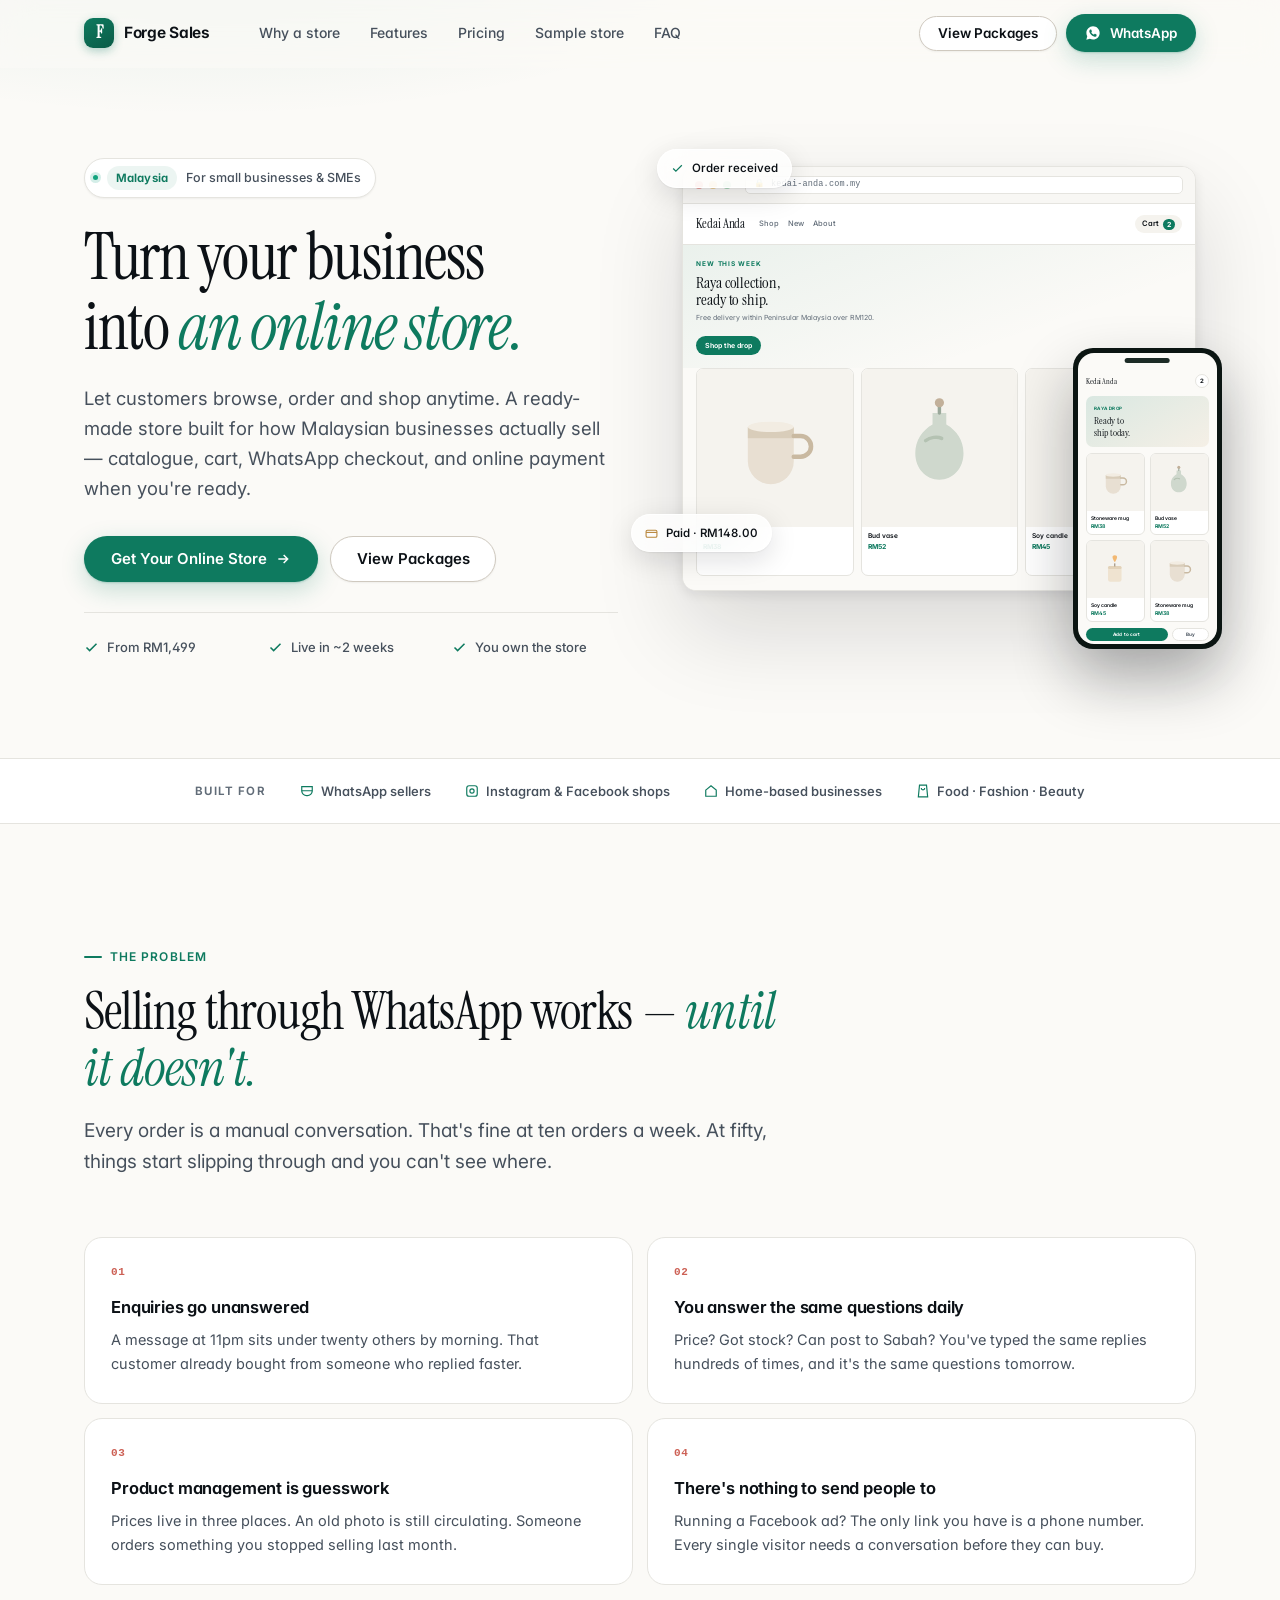
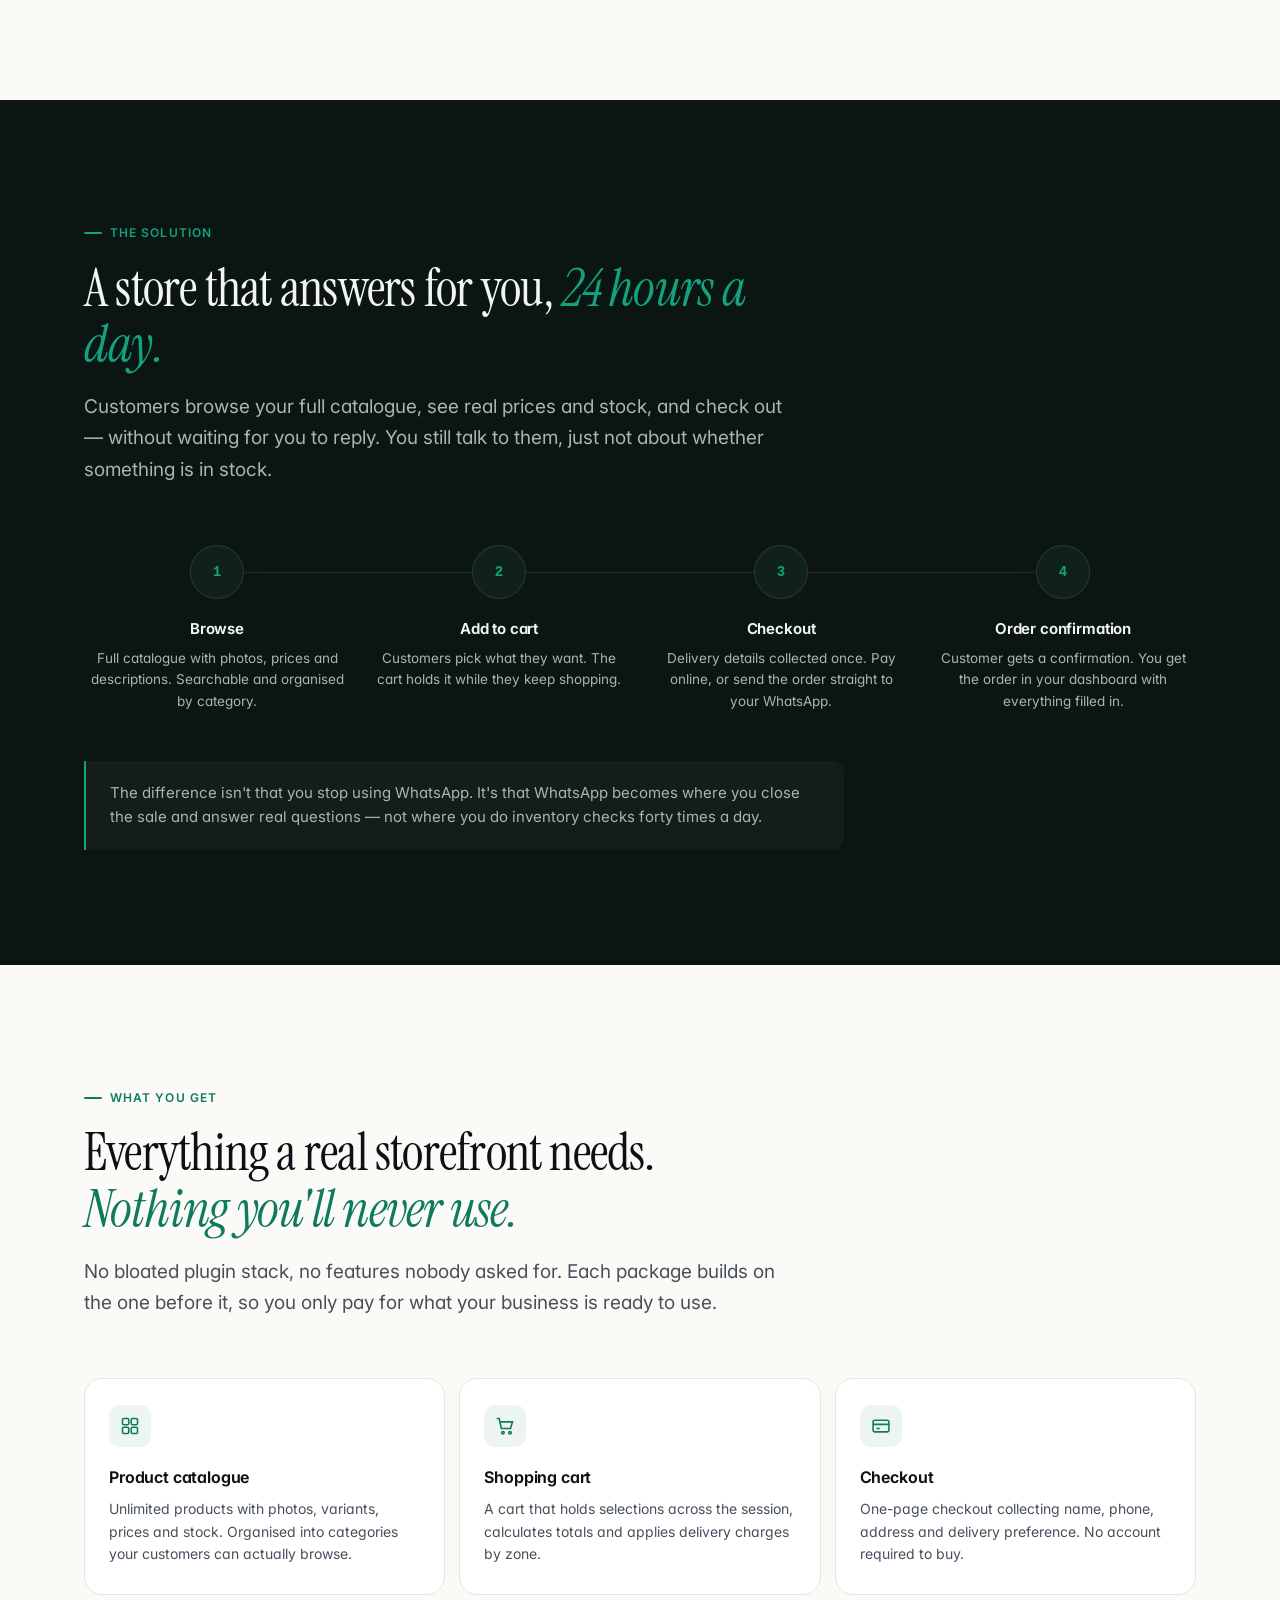
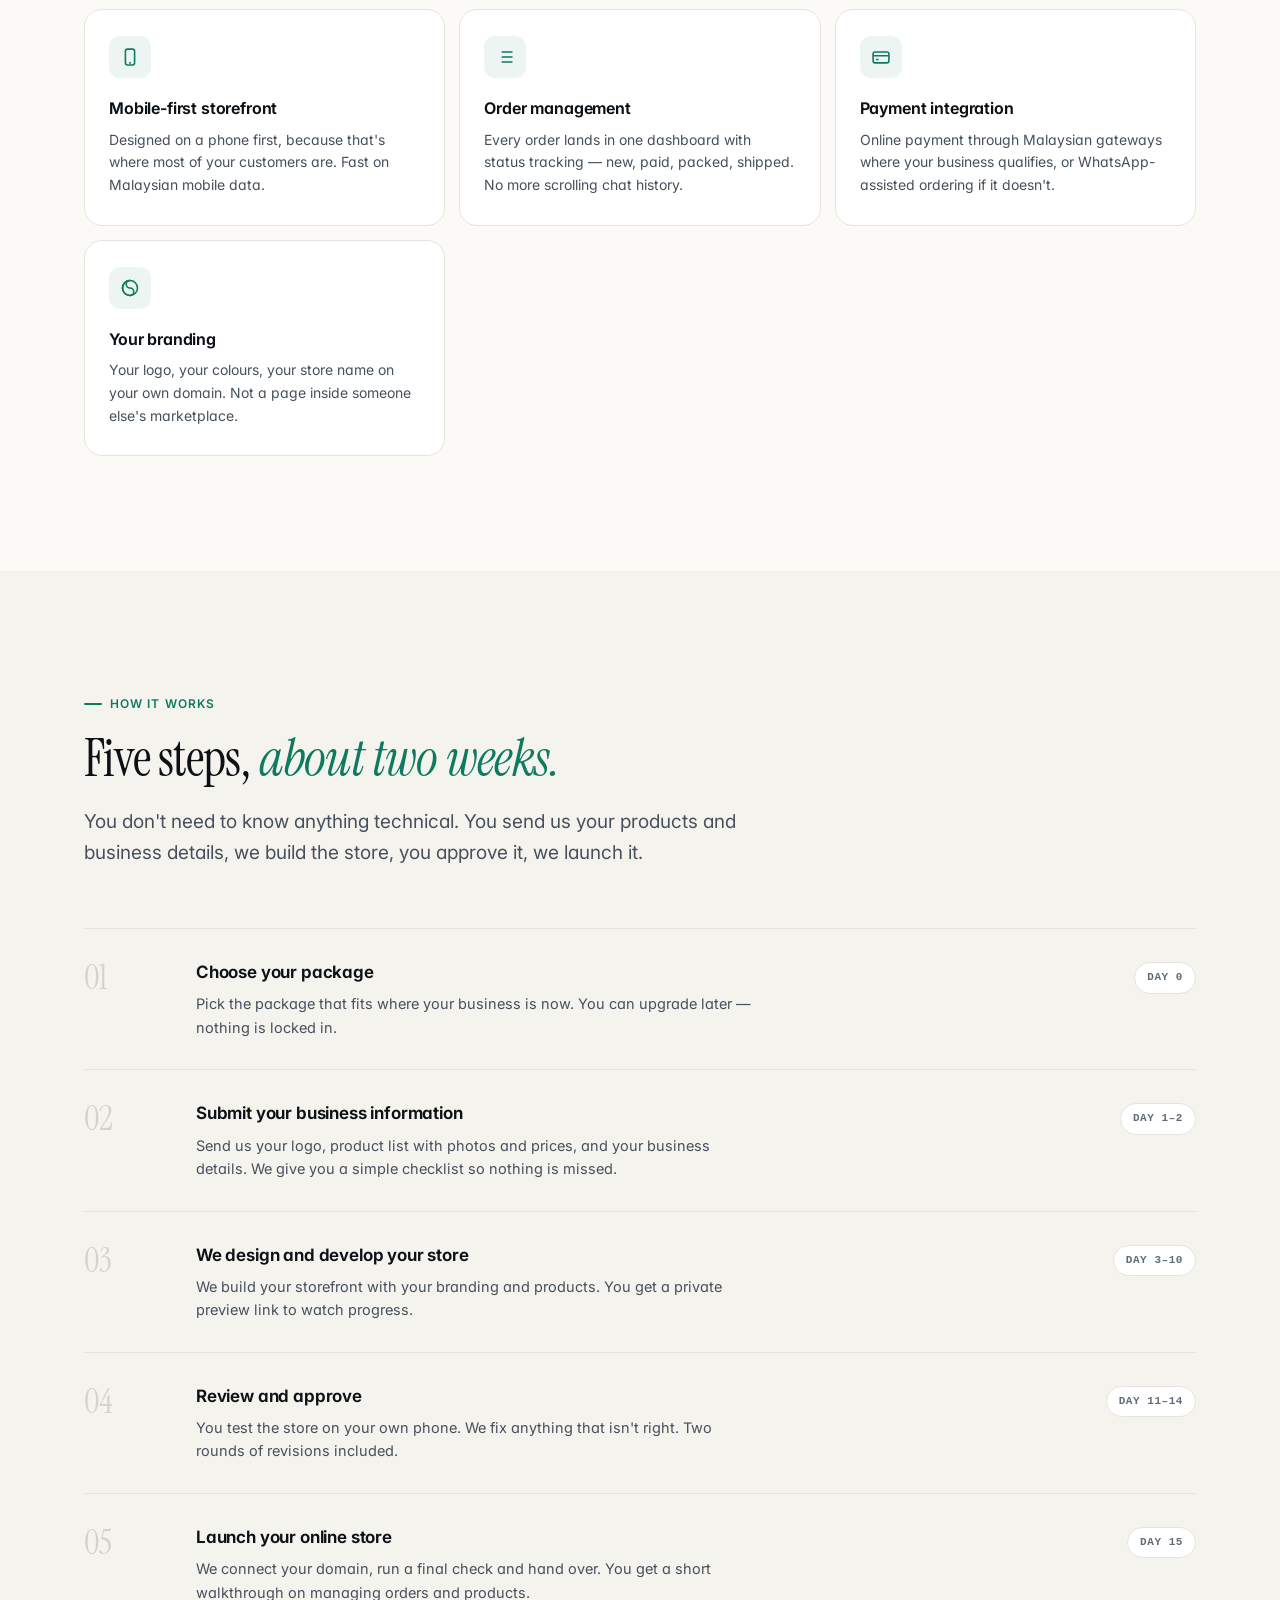
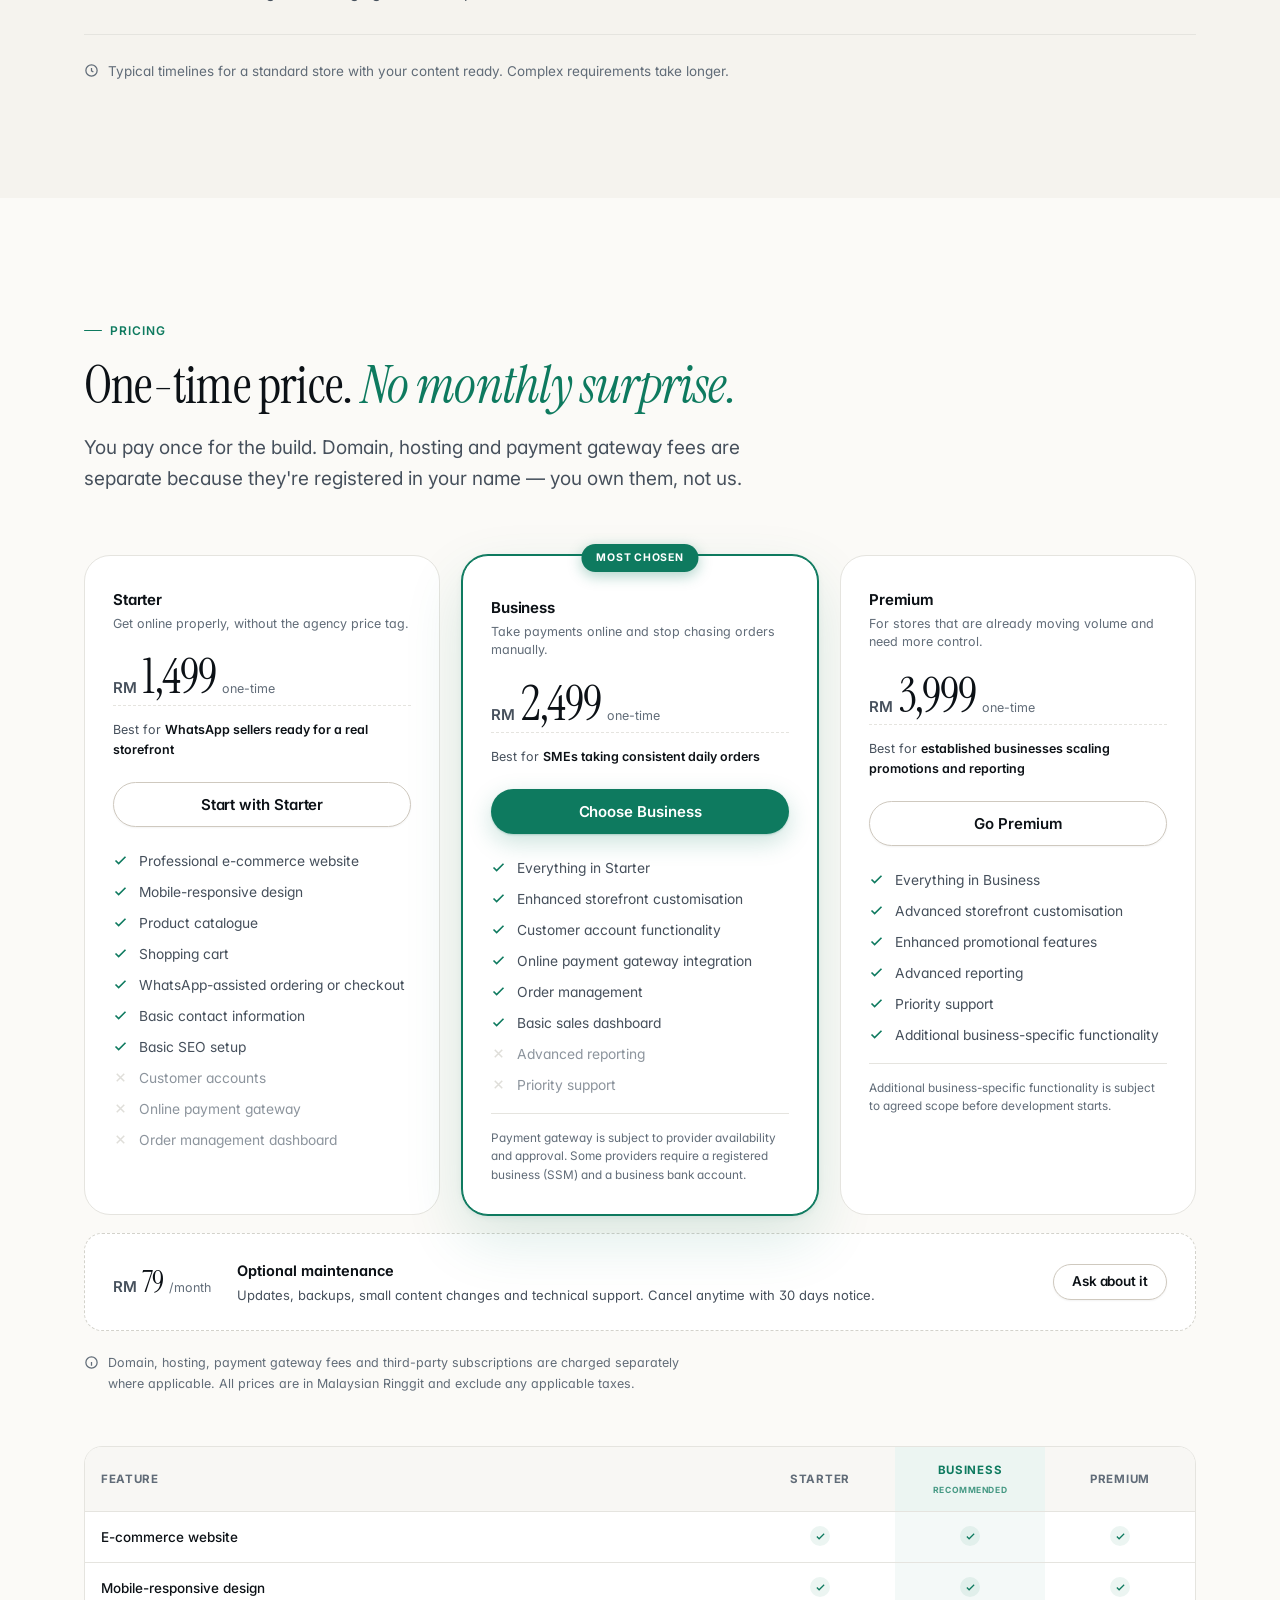
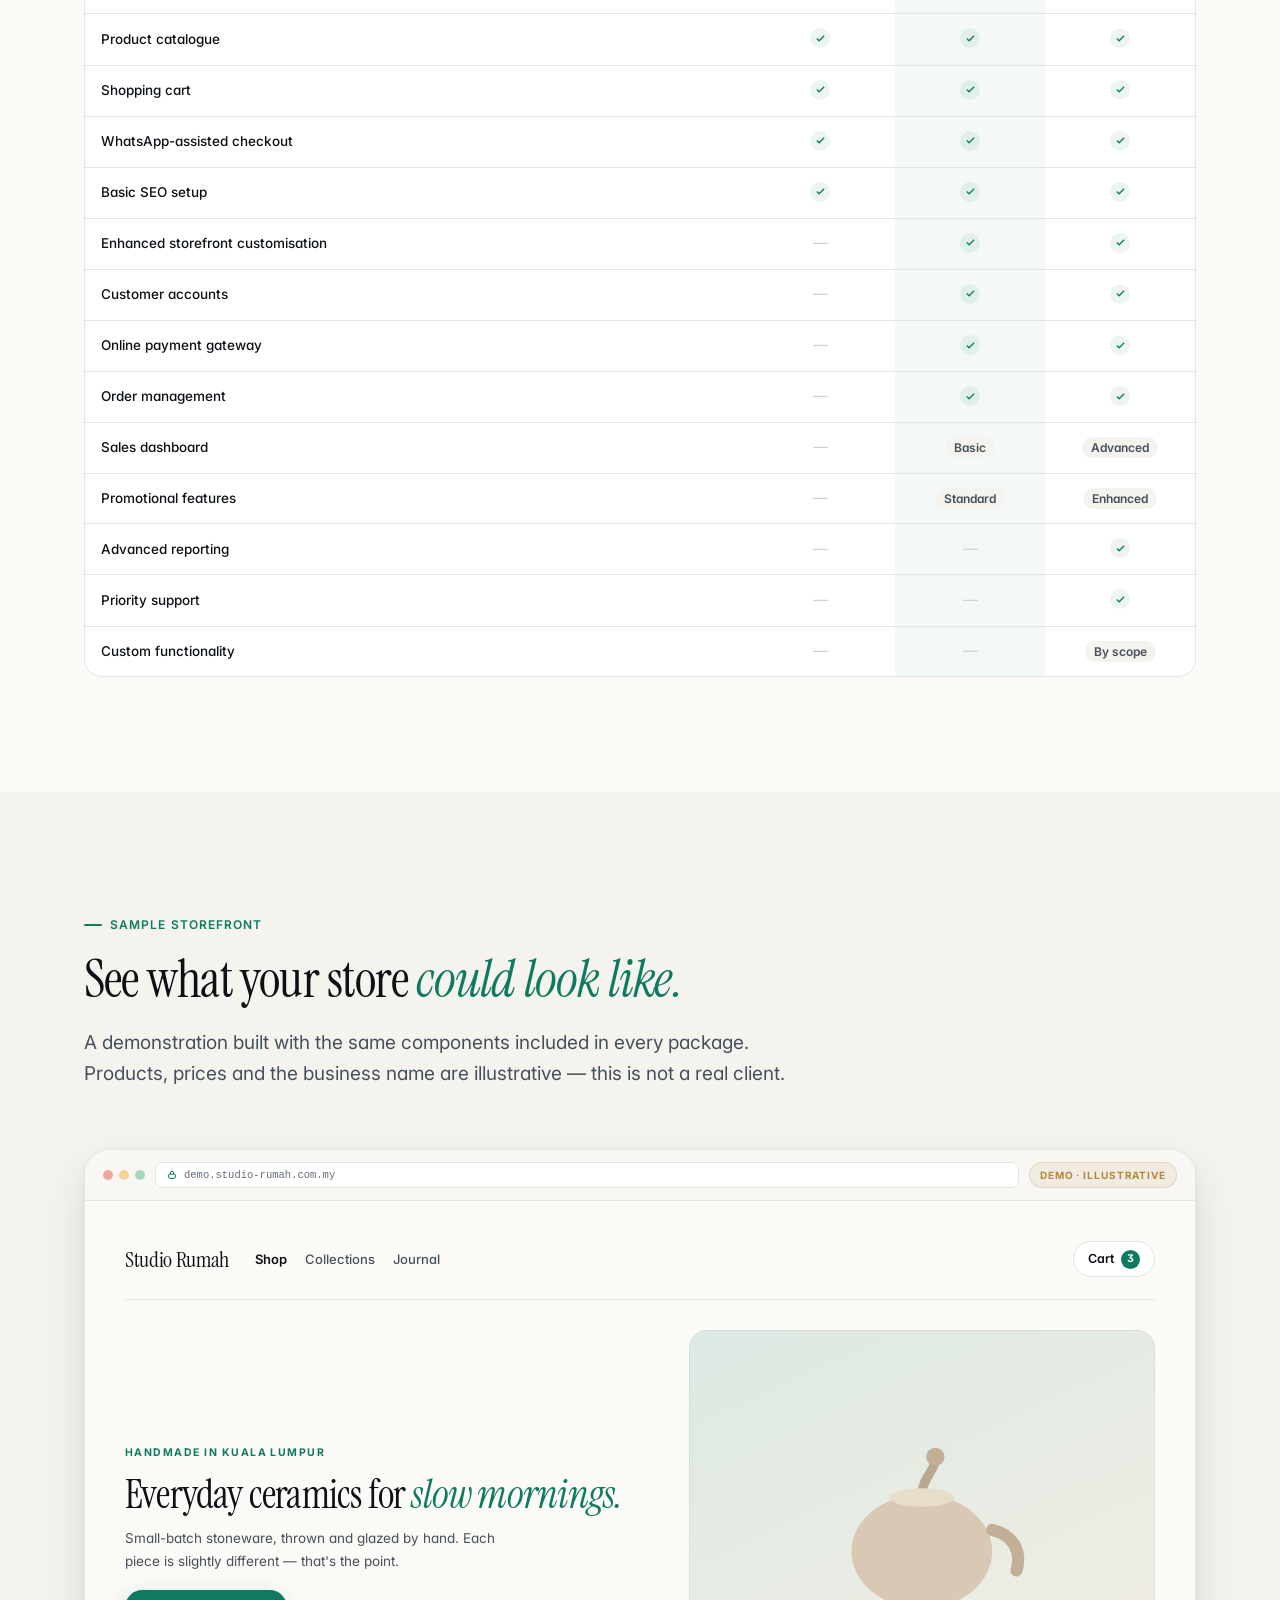
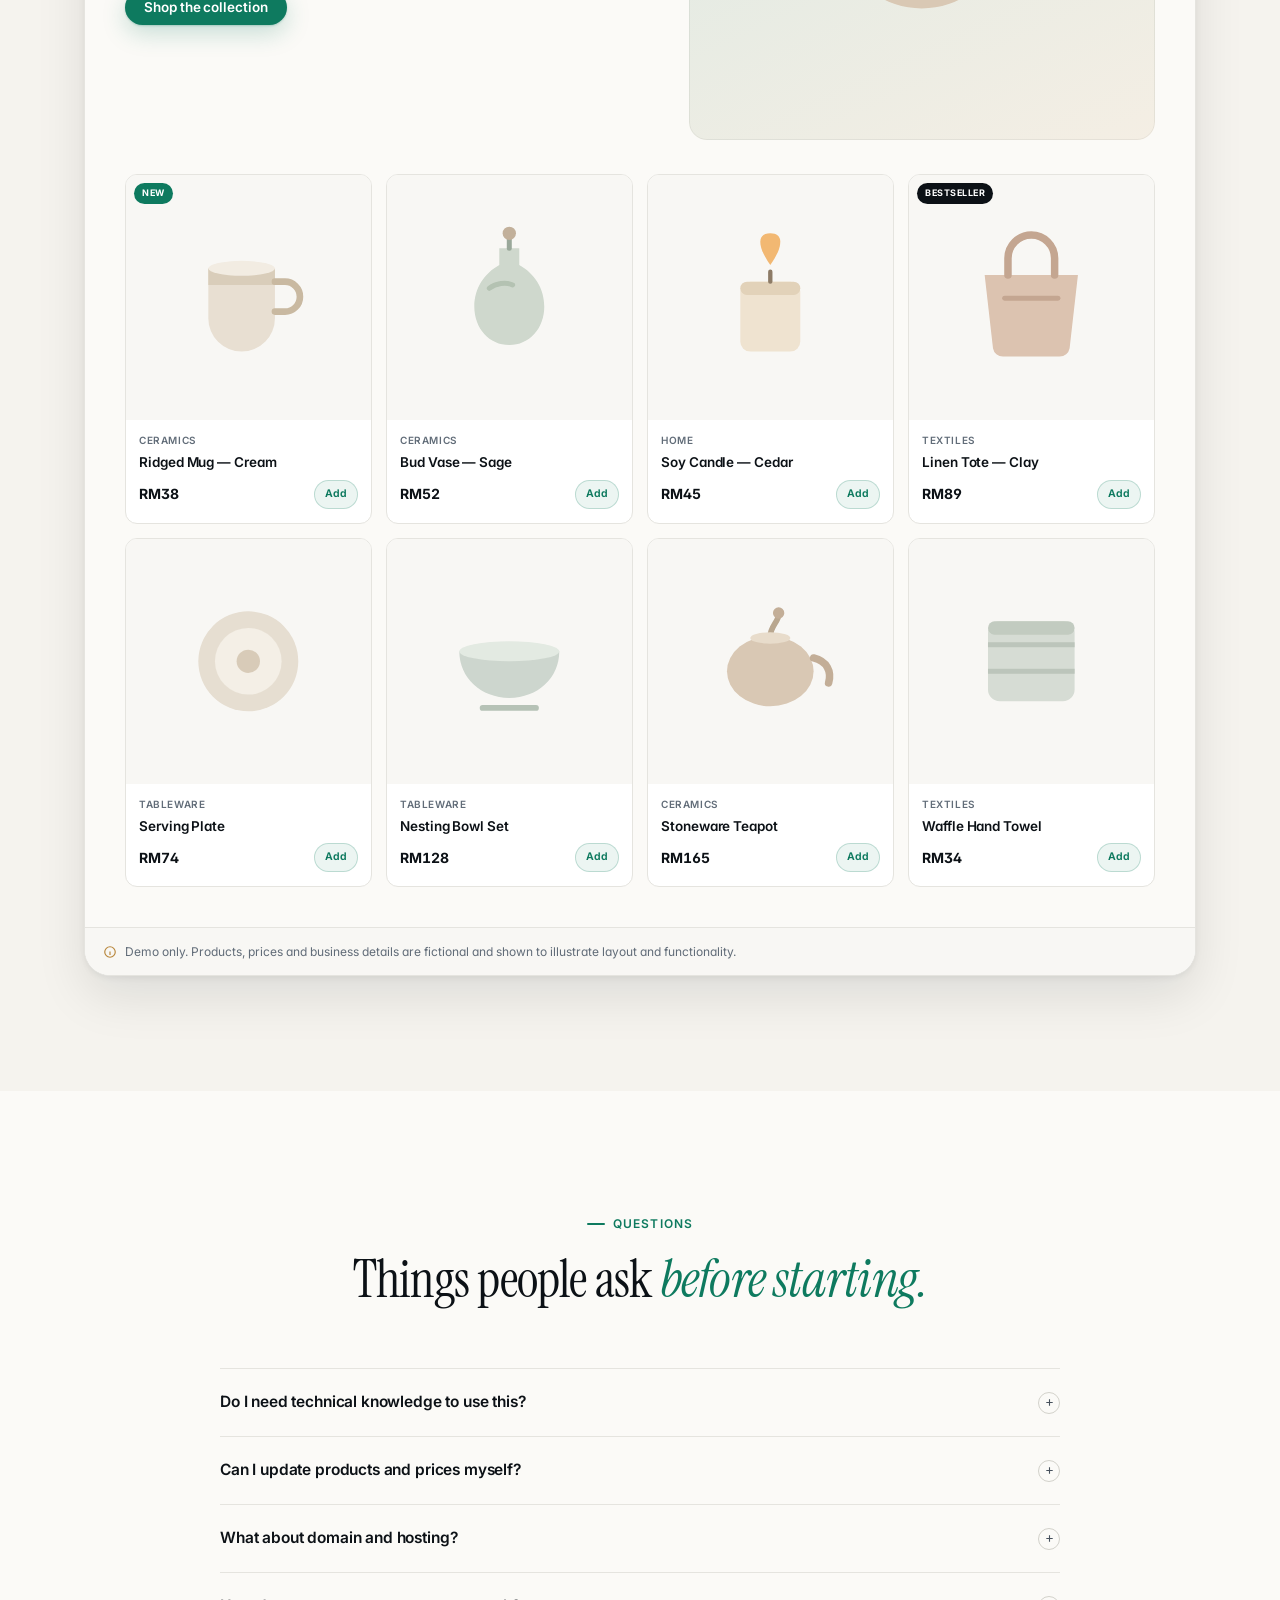
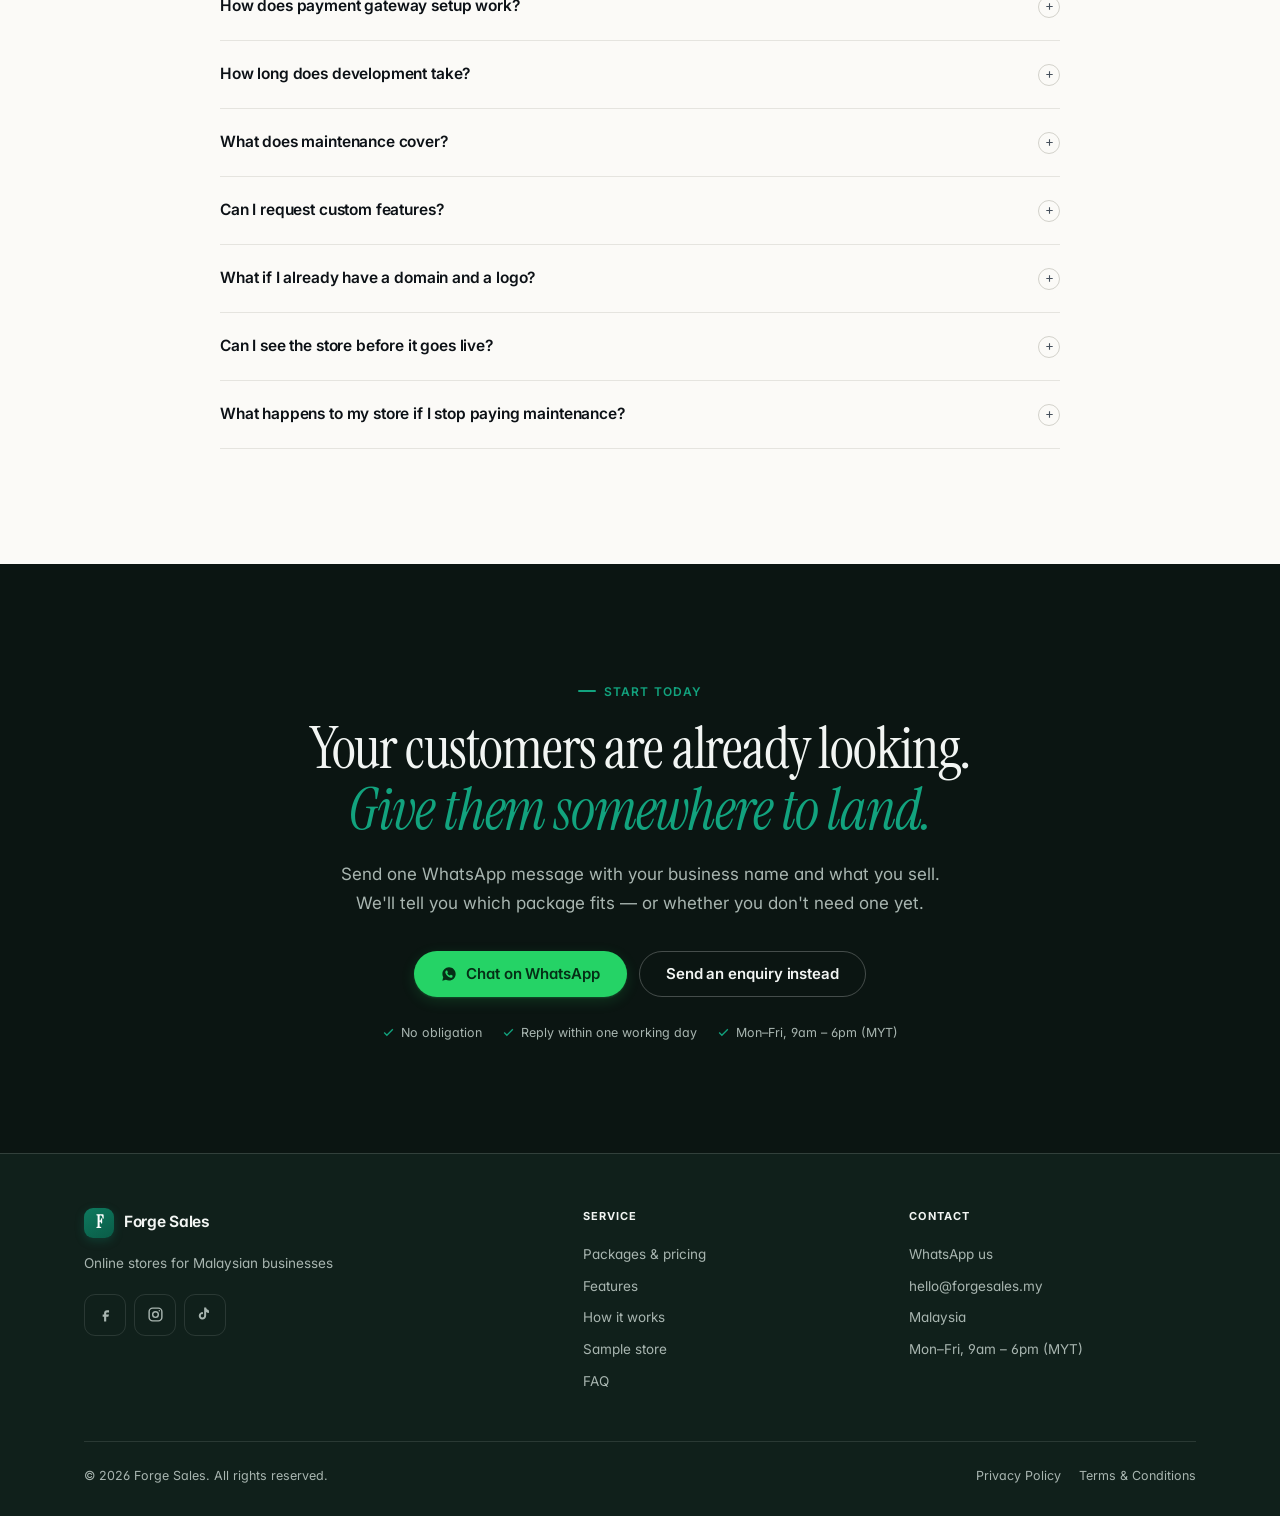
==== index.html @ 001e5d54 "Forge Sales: e-commerce service sales page" ====
<!DOCTYPE html>
<html lang="en-MY">
<head>
<meta charset="UTF-8">
<meta name="viewport" content="width=device-width, initial-scale=1.0">
<title>E-Commerce Website Development in Malaysia | From RM1,499</title>
<meta name="description" content="Ready-made, customisable online stores for Malaysian SMEs. Product catalogue, cart, WhatsApp checkout and payment gateway. From RM1,499. Launch in about two weeks.">
<meta name="keywords" content="ecommerce website malaysia, online store malaysia, website for small business, kedai online, buat website ecommerce">
<meta name="robots" content="index, follow">
<meta name="theme-color" content="#0e7a5f">
<link rel="canonical" href="https://forgesales.pages.dev/">

<!-- Open Graph -->
<meta property="og:type" content="website">
<meta property="og:locale" content="en_MY">
<meta property="og:site_name" content="Forge Sales">
<meta property="og:title" content="E-Commerce Website Development in Malaysia | From RM1,499">
<meta property="og:description" content="Ready-made, customisable online stores for Malaysian SMEs. Product catalogue, cart, WhatsApp checkout and payment gateway. From RM1,499.">
<meta property="og:url" content="https://forgesales.pages.dev/">

<!-- Twitter -->
<meta name="twitter:card" content="summary_large_image">
<meta name="twitter:title" content="E-Commerce Website Development in Malaysia | From RM1,499">
<meta name="twitter:description" content="Ready-made, customisable online stores for Malaysian SMEs. From RM1,499.">

<link rel="icon" href="data:image/svg+xml,<svg xmlns='http://www.w3.org/2000/svg' viewBox='0 0 100 100'><rect width='100' height='100' rx='24' fill='%230e7a5f'/><text x='50' y='72' font-size='60' font-family='Georgia,serif' fill='white' text-anchor='middle'>F</text></svg>">

<link rel="preconnect" href="https://fonts.googleapis.com">
<link rel="preconnect" href="https://fonts.gstatic.com" crossorigin>
<link href="https://fonts.googleapis.com/css2?family=Inter:wght@400;500;600;700&family=Instrument+Serif:ital@0;1&display=swap" rel="stylesheet">
<link rel="stylesheet" href="assets/css/app.css">

<!-- Structured data -->
<script type="application/ld+json">
{
  "@context": "https://schema.org",
  "@type": "ProfessionalService",
  "name": "Forge Sales",
  "description": "E-commerce website development for Malaysian small businesses and SMEs. Ready-made, customisable online stores.",
  "areaServed": { "@type": "Country", "name": "Malaysia" },
  "priceRange": "RM1,499 - RM3,999",
  "serviceType": "E-commerce website development"
}
</script>
</head>
<body>

<a class="skip" href="#main">Skip to content</a>

<!-- ============ NAV ============ -->
<header class="nav" id="nav">
  <div class="wrap nav__inner">
    <a class="brand" href="#top" aria-label="Forge Sales home">
      <span class="brand__mark" aria-hidden="true">F</span>
      <span data-brand-name>Forge Sales</span>
    </a>

    <nav class="nav__links" aria-label="Main">
      <a class="nav__link" href="#problem">Why a store</a>
      <a class="nav__link" href="#features">Features</a>
      <a class="nav__link" href="#pricing">Pricing</a>
      <a class="nav__link" href="#demo">Sample store</a>
      <a class="nav__link" href="#faq">FAQ</a>
    </nav>

    <div class="nav__spacer"></div>

    <div class="nav__cta">
      <a class="btn btn--ghost btn--sm" href="#pricing">View Packages</a>
      <a class="btn btn--primary btn--sm" href="#" data-wa="general">
        <svg viewBox="0 0 24 24" fill="currentColor" aria-hidden="true"><path d="M12.04 2c-5.5 0-9.96 4.46-9.96 9.96 0 1.76.46 3.42 1.27 4.86L2 22l5.32-1.39a9.9 9.9 0 0 0 4.72 1.2c5.5 0 9.96-4.46 9.96-9.96S17.54 2 12.04 2zm5.8 14.1c-.24.68-1.4 1.3-1.93 1.35-.53.05-1.02.24-3.43-.72-2.9-1.16-4.72-4.16-4.86-4.35-.14-.2-1.15-1.53-1.15-2.92 0-1.39.73-2.07.99-2.35.26-.29.57-.36.76-.36.19 0 .38.01.55.01.17 0 .41-.07.64.49.24.58.8 1.97.87 2.11.07.14.12.31.02.5-.1.19-.5.7-.68.91-.18.2-.28.29-.13.53.15.24.67 1.1 1.44 1.79.99.88 1.82 1.15 2.06 1.28.24.14.38.12.52-.07.15-.19.63-.73.8-.98.17-.24.34-.2.57-.12.24.09 1.5.71 1.76.84.26.13.43.19.5.3.06.1.06.62-.18 1.3z"/></svg>
        WhatsApp
      </a>
    </div>

    <button class="nav__burger" id="burger" aria-label="Open menu" aria-expanded="false" aria-controls="drawer">
      <span></span>
    </button>
  </div>
</header>

<div class="nav__drawer" id="drawer">
  <a href="#problem">Why a store</a>
  <a href="#solution">How it works for your customers</a>
  <a href="#features">Features</a>
  <a href="#process">Process</a>
  <a href="#pricing">Pricing</a>
  <a href="#demo">Sample store</a>
  <a href="#faq">FAQ</a>
  <a class="btn btn--wa" href="#" data-wa="general">Chat on WhatsApp</a>
</div>
<div class="nav-scrim" id="navScrim"></div>

<main id="main">

<!-- ============ HERO ============ -->
<section class="hero" id="top">
  <div class="wrap hero__inner">
    <div class="hero__copy">
      <div class="hero__badge">
        <span class="dot" aria-hidden="true"></span>
        <b>Malaysia</b>
        <span>For small businesses &amp; SMEs</span>
      </div>

      <h1 class="h1">
        Turn your business<br>
        into <em>an online store.</em>
      </h1>

      <p class="hero__sub">
        Let customers browse, order and shop anytime. A ready-made store built for how
        Malaysian businesses actually sell — catalogue, cart, WhatsApp checkout, and
        online payment when you're ready.
      </p>

      <div class="hero__actions">
        <a class="btn btn--primary" href="#" data-wa="general">
          Get Your Online Store
          <svg viewBox="0 0 24 24" fill="none" stroke="currentColor" stroke-width="2.2" aria-hidden="true"><path d="M5 12h14M13 6l6 6-6 6"/></svg>
        </a>
        <a class="btn btn--ghost" href="#pricing">View Packages</a>
      </div>

      <ul class="hero__trust">
        <li><svg viewBox="0 0 24 24" fill="none" stroke="currentColor" stroke-width="2.4" aria-hidden="true"><path d="m20 6-11 11-5-5"/></svg> From RM1,499</li>
        <li><svg viewBox="0 0 24 24" fill="none" stroke="currentColor" stroke-width="2.4" aria-hidden="true"><path d="m20 6-11 11-5-5"/></svg> Live in ~2 weeks</li>
        <li><svg viewBox="0 0 24 24" fill="none" stroke="currentColor" stroke-width="2.4" aria-hidden="true"><path d="m20 6-11 11-5-5"/></svg> You own the store</li>
      </ul>
    </div>

    <!-- Hero visual: storefront on desktop + mobile -->
    <div class="hero__visual">
      <div class="stage" role="img" aria-label="Preview of a storefront shown on desktop and mobile">

        <div class="mock-desktop">
          <div class="mock-bar" aria-hidden="true">
            <i></i><i></i><i></i>
            <div class="mock-url">🔒 kedai-anda.com.my</div>
          </div>
          <div class="mock-screen">
            <div class="sf-nav">
              <span class="sf-logo">Kedai Anda</span>
              <div class="sf-links"><span>Shop</span><span>New</span><span>About</span></div>
              <div class="sf-cart">Cart <b>2</b></div>
            </div>
            <div class="sf-hero">
              <div class="kicker">New this week</div>
              <h4>Raya collection,<br>ready to ship.</h4>
              <p>Free delivery within Peninsular Malaysia over RM120.</p>
              <span class="pill">Shop the drop</span>
            </div>
            <div class="sf-grid" data-mock-products></div>
          </div>
        </div>

        <div class="mock-phone">
          <div class="mock-phone__screen">
            <div class="ph-nav">
              <span class="sf-logo">Kedai Anda</span>
              <span class="bag">2</span>
            </div>
            <div class="ph-hero">
              <div class="kicker">Raya drop</div>
              <h5>Ready to<br>ship today.</h5>
            </div>
            <div class="ph-grid" data-mock-products-mobile></div>
            <div class="ph-bar"><span>Add to cart</span><span>Buy</span></div>
          </div>
        </div>

        <div class="chip-float chip-float--a">
          <svg viewBox="0 0 24 24" fill="none" stroke="currentColor" stroke-width="2.2" aria-hidden="true"><path d="M20 6 9 17l-5-5"/></svg>
          Order received
        </div>
        <div class="chip-float chip-float--b">
          <svg viewBox="0 0 24 24" fill="none" stroke="currentColor" stroke-width="2" aria-hidden="true"><rect x="2" y="6" width="20" height="13" rx="2.5"/><path d="M2 10h20"/></svg>
          Paid · RM148.00
        </div>

      </div>
    </div>
  </div>
</section>

<!-- ============ TRUST STRIP ============ -->
<div class="strip">
  <div class="wrap strip__inner">
    <span class="strip__label">Built for</span>
    <span class="strip__item"><svg viewBox="0 0 24 24" fill="none" stroke="currentColor" stroke-width="2" aria-hidden="true"><path d="M21 11.5a8.4 8.4 0 0 1-9 8.4A8.4 8.4 0 0 1 3 11.5"/><path d="M3 4.5h18v7H3z"/></svg> WhatsApp sellers</span>
    <span class="strip__item"><svg viewBox="0 0 24 24" fill="none" stroke="currentColor" stroke-width="2" aria-hidden="true"><rect x="3" y="3" width="18" height="18" rx="4"/><circle cx="12" cy="12" r="3.6"/></svg> Instagram &amp; Facebook shops</span>
    <span class="strip__item"><svg viewBox="0 0 24 24" fill="none" stroke="currentColor" stroke-width="2" aria-hidden="true"><path d="M3 10.5 12 3l9 7.5V21H3z"/></svg> Home-based businesses</span>
    <span class="strip__item"><svg viewBox="0 0 24 24" fill="none" stroke="currentColor" stroke-width="2" aria-hidden="true"><path d="M6 2h12l2 20H4z"/><path d="M9 7a3 3 0 0 0 6 0"/></svg> Food · Fashion · Beauty</span>
  </div>
</div>

<!-- ============ PROBLEM ============ -->
<section class="section" id="problem">
  <div class="wrap">
    <div class="section-head">
      <span class="eyebrow">The problem</span>
      <h2 class="h2">Selling through WhatsApp works — <em>until it doesn't.</em></h2>
      <p class="lede">
        Every order is a manual conversation. That's fine at ten orders a week.
        At fifty, things start slipping through and you can't see where.
      </p>
    </div>

    <div class="problem-grid">
      <article class="problem-card">
        <span class="problem-card__n">01</span>
        <h3>Enquiries go unanswered</h3>
        <p>A message at 11pm sits under twenty others by morning. That customer already bought from someone who replied faster.</p>
      </article>
      <article class="problem-card">
        <span class="problem-card__n">02</span>
        <h3>You answer the same questions daily</h3>
        <p>Price? Got stock? Can post to Sabah? You've typed the same replies hundreds of times, and it's the same questions tomorrow.</p>
      </article>
      <article class="problem-card">
        <span class="problem-card__n">03</span>
        <h3>Product management is guesswork</h3>
        <p>Prices live in three places. An old photo is still circulating. Someone orders something you stopped selling last month.</p>
      </article>
      <article class="problem-card">
        <span class="problem-card__n">04</span>
        <h3>There's nothing to send people to</h3>
        <p>Running a Facebook ad? The only link you have is a phone number. Every single visitor needs a conversation before they can buy.</p>
      </article>
    </div>
  </div>
</section>

<!-- ============ SOLUTION ============ -->
<section class="section section--dark" id="solution">
  <div class="wrap">
    <div class="section-head">
      <span class="eyebrow">The solution</span>
      <h2 class="h2">A store that answers for you, <em>24 hours a day.</em></h2>
      <p class="lede">
        Customers browse your full catalogue, see real prices and stock, and check out —
        without waiting for you to reply. You still talk to them, just not about
        whether something is in stock.
      </p>
    </div>

    <div class="journey" data-journey></div>

    <p class="solution__note">
      The difference isn't that you stop using WhatsApp. It's that WhatsApp becomes
      where you close the sale and answer real questions — not where you do inventory
      checks forty times a day.
    </p>
  </div>
</section>

<!-- ============ FEATURES ============ -->
<section class="section" id="features">
  <div class="wrap">
    <div class="section-head">
      <span class="eyebrow">What you get</span>
      <h2 class="h2">Everything a real storefront needs. <em>Nothing you'll never use.</em></h2>
      <p class="lede">
        No bloated plugin stack, no features nobody asked for. Each package builds on
        the one before it, so you only pay for what your business is ready to use.
      </p>
    </div>

    <div class="features" data-features></div>
  </div>
</section>

<!-- ============ HOW IT WORKS ============ -->
<section class="section section--band" id="process">
  <div class="wrap">
    <div class="section-head">
      <span class="eyebrow">How it works</span>
      <h2 class="h2">Five steps, <em>about two weeks.</em></h2>
      <p class="lede">
        You don't need to know anything technical. You send us your products and
        business details, we build the store, you approve it, we launch it.
      </p>
    </div>

    <div class="steps" data-steps></div>

    <p class="timeline-note">
      <svg viewBox="0 0 24 24" fill="none" stroke="currentColor" stroke-width="2" aria-hidden="true"><circle cx="12" cy="12" r="9"/><path d="M12 8v4.5l3 1.8"/></svg>
      <span data-timeline-note></span>
    </p>
  </div>
</section>

<!-- ============ PRICING ============ -->
<section class="section" id="pricing">
  <div class="wrap">
    <div class="section-head">
      <span class="eyebrow">Pricing</span>
      <h2 class="h2">One-time price. <em>No monthly surprise.</em></h2>
      <p class="lede">
        You pay once for the build. Domain, hosting and payment gateway fees are
        separate because they're registered in your name — you own them, not us.
      </p>
    </div>

    <div class="pricing-grid" data-pricing></div>

    <div class="maint" data-maintenance></div>

    <p class="price-note">
      <svg viewBox="0 0 24 24" fill="none" stroke="currentColor" stroke-width="2" aria-hidden="true"><circle cx="12" cy="12" r="9"/><path d="M12 8h.01M11 12h1v4h1"/></svg>
      <span data-price-note></span>
    </p>

    <!-- Comparison -->
    <div class="cmp-wrap">
      <div class="cmp-scroll">
        <table class="cmp" data-comparison>
          <caption class="sr-only">Package feature comparison</caption>
        </table>
      </div>
    </div>
  </div>
</section>

<!-- ============ DEMO STOREFRONT ============ -->
<section class="section section--band" id="demo">
  <div class="wrap">
    <div class="section-head">
      <span class="eyebrow">Sample storefront</span>
      <h2 class="h2">See what your store <em>could look like.</em></h2>
      <p class="lede">
        A demonstration built with the same components included in every package.
        Products, prices and the business name are illustrative — this is not a real client.
      </p>
    </div>

    <div class="demo">
      <div class="demo__bar">
        <div class="demo__dots" aria-hidden="true"><i></i><i></i><i></i></div>
        <div class="demo__url">
          <svg viewBox="0 0 24 24" fill="none" stroke="currentColor" stroke-width="2.4" aria-hidden="true"><rect x="4" y="10" width="16" height="10" rx="2"/><path d="M8 10V7a4 4 0 0 1 8 0v3"/></svg>
          demo.studio-rumah.com.my
        </div>
        <span class="demo__tag">Demo · illustrative</span>
      </div>

      <div class="ds">
        <div class="ds__nav">
          <span class="ds__brand">Studio Rumah</span>
          <div class="ds__links"><span>Shop</span><span>Collections</span><span>Journal</span></div>
          <div class="ds__cart">Cart <b>3</b></div>
        </div>

        <div class="ds__hero">
          <div>
            <div class="ds__kicker">Handmade in Kuala Lumpur</div>
            <h3>Everyday ceramics for <em>slow mornings.</em></h3>
            <p>
              Small-batch stoneware, thrown and glazed by hand. Each piece is
              slightly different — that's the point.
            </p>
            <span class="btn btn--primary btn--sm">Shop the collection</span>
          </div>
          <div class="ds__art" aria-hidden="true"></div>
        </div>

        <div class="ds__grid" data-demo-products></div>
      </div>

      <div class="demo__foot">
        <svg viewBox="0 0 24 24" fill="none" stroke="currentColor" stroke-width="2" aria-hidden="true"><circle cx="12" cy="12" r="9"/><path d="M12 8h.01M11 12h1v4h1"/></svg>
        Demo only. Products, prices and business details are fictional and shown to illustrate layout and functionality.
      </div>
    </div>
  </div>
</section>

<!-- ============ FAQ ============ -->
<section class="section" id="faq">
  <div class="wrap">
    <div class="section-head" style="text-align:center;margin-inline:auto">
      <span class="eyebrow" style="justify-content:center">Questions</span>
      <h2 class="h2">Things people ask <em>before starting.</em></h2>
    </div>

    <div class="faq" data-faq></div>
  </div>
</section>

<!-- ============ FINAL CTA ============ -->
<section class="cta" id="start">
  <div class="wrap cta__inner">
    <span class="eyebrow" style="justify-content:center;color:var(--accent-3)">Start today</span>
    <h2>Your customers are already looking. <em>Give them somewhere to land.</em></h2>
    <p>
      Send one WhatsApp message with your business name and what you sell.
      We'll tell you which package fits — or whether you don't need one yet.
    </p>

    <div class="cta__actions">
      <a class="btn btn--wa" href="#" data-wa="general">
        <svg viewBox="0 0 24 24" fill="currentColor" aria-hidden="true"><path d="M12.04 2c-5.5 0-9.96 4.46-9.96 9.96 0 1.76.46 3.42 1.27 4.86L2 22l5.32-1.39a9.9 9.9 0 0 0 4.72 1.2c5.5 0 9.96-4.46 9.96-9.96S17.54 2 12.04 2zm5.8 14.1c-.24.68-1.4 1.3-1.93 1.35-.53.05-1.02.24-3.43-.72-2.9-1.16-4.72-4.16-4.86-4.35-.14-.2-1.15-1.53-1.15-2.92 0-1.39.73-2.07.99-2.35.26-.29.57-.36.76-.36.19 0 .38.01.55.01.17 0 .41-.07.64.49.24.58.8 1.97.87 2.11.07.14.12.31.02.5-.1.19-.5.7-.68.91-.18.2-.28.29-.13.53.15.24.67 1.1 1.44 1.79.99.88 1.82 1.15 2.06 1.28.24.14.38.12.52-.07.15-.19.63-.73.8-.98.17-.24.34-.2.57-.12.24.09 1.5.71 1.76.84.26.13.43.19.5.3.06.1.06.62-.18 1.3z"/></svg>
        Chat on WhatsApp
      </a>
      <button class="btn btn--ghost-dark" data-open-form>Send an enquiry instead</button>
    </div>

    <div class="cta__meta">
      <span><svg viewBox="0 0 24 24" fill="none" stroke="currentColor" stroke-width="2.4" aria-hidden="true"><path d="m20 6-11 11-5-5"/></svg> No obligation</span>
      <span><svg viewBox="0 0 24 24" fill="none" stroke="currentColor" stroke-width="2.4" aria-hidden="true"><path d="m20 6-11 11-5-5"/></svg> Reply within one working day</span>
      <span><svg viewBox="0 0 24 24" fill="none" stroke="currentColor" stroke-width="2.4" aria-hidden="true"><path d="m20 6-11 11-5-5"/></svg> <span data-hours>Mon–Fri, 9am – 6pm (MYT)</span></span>
    </div>
  </div>
</section>

</main>

<!-- ============ FOOTER ============ -->
<footer class="footer">
  <div class="wrap">
    <div class="footer__grid">
      <div>
        <div class="brand">
          <span class="brand__mark" aria-hidden="true">F</span>
          <span data-brand-name>Forge Sales</span>
        </div>
        <p class="footer__desc" data-brand-tagline>
          Online stores for Malaysian businesses.
        </p>
        <div class="footer__socials">
          <a href="#" data-social="facebook" aria-label="Facebook" target="_blank" rel="noopener noreferrer">
            <svg viewBox="0 0 24 24" fill="currentColor" aria-hidden="true"><path d="M14 9h3V6h-3c-2.2 0-4 1.8-4 4v2H8v3h2v7h3v-7h3l1-3h-4v-2c0-.6.4-1 1-1z"/></svg>
          </a>
          <a href="#" data-social="instagram" aria-label="Instagram" target="_blank" rel="noopener noreferrer">
            <svg viewBox="0 0 24 24" fill="none" stroke="currentColor" stroke-width="2" aria-hidden="true"><rect x="3" y="3" width="18" height="18" rx="5"/><circle cx="12" cy="12" r="4"/><circle cx="17.4" cy="6.6" r="1.1" fill="currentColor" stroke="none"/></svg>
          </a>
          <a href="#" data-social="tiktok" aria-label="TikTok" target="_blank" rel="noopener noreferrer">
            <svg viewBox="0 0 24 24" fill="currentColor" aria-hidden="true"><path d="M16.6 5.8a4.3 4.3 0 0 1-2.5-1.3 4.4 4.4 0 0 1-1.2-2.5h-2.8v11.9a2.4 2.4 0 1 1-1.7-2.3V8.7a5.2 5.2 0 1 0 4.5 5.2V8.6a7 7 0 0 0 4 1.3V7.1a4.4 4.4 0 0 1-.3-.1z"/></svg>
          </a>
        </div>
      </div>

      <div class="footer__col">
        <h4>Service</h4>
        <a href="#pricing">Packages &amp; pricing</a>
        <a href="#features">Features</a>
        <a href="#process">How it works</a>
        <a href="#demo">Sample store</a>
        <a href="#faq">FAQ</a>
      </div>

      <div class="footer__col">
        <h4>Contact</h4>
        <a href="#" data-wa="general">WhatsApp us</a>
        <a href="#" data-email>hello@forgesales.my</a>
        <li data-location>Malaysia</li>
        <li data-hours>Mon–Fri, 9am – 6pm (MYT)</li>
      </div>
    </div>

    <div class="footer__bottom">
      <span>© <span data-year>2026</span> <span data-brand-name>Forge Sales</span>. All rights reserved.</span>
      <nav class="footer__legal" aria-label="Legal">
        <a href="privacy.html">Privacy Policy</a>
        <a href="terms.html">Terms &amp; Conditions</a>
      </nav>
    </div>
  </div>
</footer>

<!-- ============ STICKY MOBILE CTA ============ -->
<div class="sticky-cta" id="stickyCta">
  <a class="btn btn--wa" href="#" data-wa="general">
    <svg viewBox="0 0 24 24" fill="currentColor" aria-hidden="true"><path d="M12.04 2c-5.5 0-9.96 4.46-9.96 9.96 0 1.76.46 3.42 1.27 4.86L2 22l5.32-1.39a9.9 9.9 0 0 0 4.72 1.2c5.5 0 9.96-4.46 9.96-9.96S17.54 2 12.04 2zm5.8 14.1c-.24.68-1.4 1.3-1.93 1.35-.53.05-1.02.24-3.43-.72-2.9-1.16-4.72-4.16-4.86-4.35-.14-.2-1.15-1.53-1.15-2.92 0-1.39.73-2.07.99-2.35.26-.29.57-.36.76-.36.19 0 .38.01.55.01.17 0 .41-.07.64.49.24.58.8 1.97.87 2.11.07.14.12.31.02.5-.1.19-.5.7-.68.91-.18.2-.28.29-.13.53.15.24.67 1.1 1.44 1.79.99.88 1.82 1.15 2.06 1.28.24.14.38.12.52-.07.15-.19.63-.73.8-.98.17-.24.34-.2.57-.12.24.09 1.5.71 1.76.84.26.13.43.19.5.3.06.1.06.62-.18 1.3z"/></svg>
    WhatsApp
  </a>
  <a class="btn btn--primary" href="#pricing">Packages</a>
</div>

<!-- ============ ENQUIRY MODAL ============ -->
<div class="modal" id="enquiryModal" role="dialog" aria-modal="true" aria-labelledby="enqTitle">
  <div class="modal__card">
    <div class="modal__head">
      <h3 id="enqTitle">Tell us about your business</h3>
      <button class="modal__close" data-close-form aria-label="Close">
        <svg viewBox="0 0 24 24" fill="none" stroke="currentColor" stroke-width="2.2" aria-hidden="true"><path d="M18 6 6 18M6 6l12 12"/></svg>
      </button>
    </div>

    <div class="form-status" id="formStatus" role="alert"></div>

    <form id="enquiryForm" novalidate>
      <div class="field">
        <label for="f-name">Your name</label>
        <input type="text" id="f-name" name="name" autocomplete="name" placeholder="e.g. Aisyah Rahman">
        <span class="field__err">Please enter your name.</span>
      </div>

      <div class="field">
        <label for="f-phone">WhatsApp number</label>
        <input type="tel" id="f-phone" name="phone" autocomplete="tel" inputmode="tel" placeholder="e.g. 012-345 6789">
        <span class="field__err">Please enter a valid Malaysian phone number.</span>
      </div>

      <div class="field">
        <label for="f-business">Business name <span style="font-weight:400;color:var(--ink-3)">(optional)</span></label>
        <input type="text" id="f-business" name="business" autocomplete="organization" placeholder="e.g. Aisyah Bakes">
      </div>

      <div class="field">
        <label for="f-package">Package you're considering</label>
        <select id="f-package" name="package">
          <option value="">Not sure yet — help me choose</option>
        </select>
      </div>

      <div class="field">
        <label for="f-message">What do you sell? <span style="font-weight:400;color:var(--ink-3)">(optional)</span></label>
        <textarea id="f-message" name="message" placeholder="e.g. Custom cakes, currently taking orders through WhatsApp and Instagram."></textarea>
      </div>

      <button type="submit" class="btn btn--primary btn--block" id="submitBtn">
        Send enquiry
      </button>

      <p class="modal__note">
        We only use your details to reply to this enquiry. No marketing lists, no sharing with third parties.
      </p>

      <div class="modal__alt">
        <a class="btn btn--wa btn--block" href="#" data-wa="general" id="modalWa">
          <svg viewBox="0 0 24 24" fill="currentColor" aria-hidden="true"><path d="M12.04 2c-5.5 0-9.96 4.46-9.96 9.96 0 1.76.46 3.42 1.27 4.86L2 22l5.32-1.39a9.9 9.9 0 0 0 4.72 1.2c5.5 0 9.96-4.46 9.96-9.96S17.54 2 12.04 2zm5.8 14.1c-.24.68-1.4 1.3-1.93 1.35-.53.05-1.02.24-3.43-.72-2.9-1.16-4.72-4.16-4.86-4.35-.14-.2-1.15-1.53-1.15-2.92 0-1.39.73-2.07.99-2.35.26-.29.57-.36.76-.36.19 0 .38.01.55.01.17 0 .41-.07.64.49.24.58.8 1.97.87 2.11.07.14.12.31.02.5-.1.19-.5.7-.68.91-.18.2-.28.29-.13.53.15.24.67 1.1 1.44 1.79.99.88 1.82 1.15 2.06 1.28.24.14.38.12.52-.07.15-.19.63-.73.8-.98.17-.24.34-.2.57-.12.24.09 1.5.71 1.76.84.26.13.43.19.5.3.06.1.06.62-.18 1.3z"/></svg>
          Or just WhatsApp us
        </a>
      </div>
    </form>
  </div>
</div>

<script src="assets/js/config.js"></script>
<script src="assets/js/render.js"></script>
<script src="assets/js/app.js"></script>
</body>
</html>
---- assets/css/app.css ----
/* ============================================================
   Forge Sales — landing page
   Tokens → base → components → sections → responsive
   ============================================================ */

:root {
  /* Surface */
  --bg: #fbfaf7;
  --bg-2: #f5f3ee;
  --surface: #ffffff;
  --surface-2: #f8f7f4;
  --ink: #0c1116;
  --ink-2: #46505c;
  --ink-3: #616c78;
  --line: #e5e4df;
  --line-2: #d3d2cb;

  /* Brand */
  --accent: #0e7a5f;
  --accent-2: #0a5c47;
  --accent-3: #12a37e;
  --accent-soft: rgba(14, 122, 95, 0.08);
  --accent-line: rgba(14, 122, 95, 0.22);

  /* Support */
  --gold: #b8863b;
  --gold-soft: rgba(184, 134, 59, 0.1);
  --danger: #c0392b;

  /* Dark block */
  --dark: #0b1512;
  --dark-2: #10201b;
  --on-dark: #f2f5f3;
  --on-dark-2: #a8b5b0;
  --on-dark-line: rgba(255, 255, 255, 0.11);

  /* Shape */
  --r-sm: 8px;
  --r: 12px;
  --r-lg: 18px;
  --r-xl: 26px;

  /* Shadow */
  --sh-sm: 0 1px 2px rgba(12, 17, 22, 0.05);
  --sh: 0 1px 3px rgba(12, 17, 22, 0.06), 0 6px 16px rgba(12, 17, 22, 0.05);
  --sh-lg: 0 2px 6px rgba(12, 17, 22, 0.06), 0 20px 50px rgba(12, 17, 22, 0.1);
  --sh-xl: 0 4px 12px rgba(12, 17, 22, 0.08), 0 40px 90px rgba(12, 17, 22, 0.14);

  /* Type */
  --sans: "Inter", -apple-system, BlinkMacSystemFont, "Segoe UI", Roboto, sans-serif;
  --serif: "Instrument Serif", "Iowan Old Style", Georgia, serif;
  --mono: ui-monospace, SFMono-Regular, "SF Mono", Menlo, Consolas, monospace;

  /* Layout */
  --wrap: 1160px;
  --gutter: 24px;
  --nav-h: 68px;
}

/* ---------- RESET ---------- */
*,
*::before,
*::after {
  box-sizing: border-box;
  margin: 0;
  padding: 0;
}

html {
  -webkit-text-size-adjust: 100%;
  scroll-behavior: smooth;
  scroll-padding-top: calc(var(--nav-h) + 16px);
}

@media (prefers-reduced-motion: reduce) {
  html {
    scroll-behavior: auto;
  }
  *,
  *::before,
  *::after {
    animation-duration: 0.01ms !important;
    animation-iteration-count: 1 !important;
    transition-duration: 0.01ms !important;
  }
}

body {
  background: var(--bg);
  color: var(--ink);
  font-family: var(--sans);
  font-size: 16px;
  line-height: 1.6;
  font-feature-settings: "cv11", "ss01";
  -webkit-font-smoothing: antialiased;
  -moz-osx-font-smoothing: grayscale;
  overflow-x: hidden;
}

img,
svg {
  display: block;
  max-width: 100%;
}

button {
  font-family: inherit;
  font-size: inherit;
  cursor: pointer;
  border: none;
  background: none;
  color: inherit;
}

a {
  color: inherit;
  text-decoration: none;
}

ul,
ol {
  list-style: none;
}

:focus-visible {
  outline: 2px solid var(--accent);
  outline-offset: 3px;
  border-radius: 4px;
}

::selection {
  background: var(--accent);
  color: #fff;
}

/* ---------- LAYOUT ---------- */
.wrap {
  width: 100%;
  max-width: var(--wrap);
  margin-inline: auto;
  padding-inline: var(--gutter);
}

.section {
  padding-block: clamp(64px, 9vw, 120px);
}

.section--tight {
  padding-block: clamp(48px, 6vw, 76px);
}

.section--dark {
  background: var(--dark);
  color: var(--on-dark);
}

.section--band {
  background: var(--bg-2);
}

/* ---------- TYPE ---------- */
.eyebrow {
  display: inline-flex;
  align-items: center;
  gap: 8px;
  font-size: 12px;
  font-weight: 600;
  letter-spacing: 0.09em;
  text-transform: uppercase;
  color: var(--accent);
  margin-bottom: 18px;
}

.eyebrow::before {
  content: "";
  width: 18px;
  height: 1.5px;
  background: currentColor;
  border-radius: 2px;
}

.section--dark .eyebrow {
  color: var(--accent-3);
}

.h1 {
  font-family: var(--serif);
  font-size: clamp(40px, 5.6vw, 66px);
  line-height: 1.06;
  letter-spacing: -0.02em;
  font-weight: 400;
}

.h1 em {
  font-style: italic;
  color: var(--accent);
}

.h2 {
  font-family: var(--serif);
  font-size: clamp(32px, 4.4vw, 52px);
  line-height: 1.08;
  letter-spacing: -0.015em;
  font-weight: 400;
}

.h2 em {
  font-style: italic;
  color: var(--accent);
}

.section--dark .h2 em {
  color: var(--accent-3);
}

.h3 {
  font-size: 18px;
  font-weight: 650;
  letter-spacing: -0.01em;
  line-height: 1.35;
}

.lede {
  font-size: clamp(16px, 1.9vw, 19px);
  line-height: 1.65;
  color: var(--ink-2);
  max-width: 60ch;
}

.section--dark .lede {
  color: var(--on-dark-2);
}

.section-head {
  max-width: 720px;
  margin-bottom: clamp(36px, 5vw, 60px);
}

.section-head .lede {
  margin-top: 18px;
}

.mono {
  font-family: var(--mono);
  font-size: 12px;
  letter-spacing: 0.04em;
  text-transform: uppercase;
  color: var(--ink-3);
}

/* ---------- BUTTONS ---------- */
.btn {
  display: inline-flex;
  align-items: center;
  justify-content: center;
  gap: 9px;
  padding: 14px 26px;
  border-radius: 100px;
  font-size: 15px;
  font-weight: 600;
  letter-spacing: -0.005em;
  line-height: 1;
  white-space: nowrap;
  transition: transform 0.16s ease, box-shadow 0.16s ease,
    background-color 0.16s ease, border-color 0.16s ease, color 0.16s ease;
  border: 1px solid transparent;
}

.btn svg {
  width: 16px;
  height: 16px;
  flex: 0 0 16px;
}

.btn--primary {
  background: var(--accent);
  color: #fff;
  box-shadow: 0 1px 2px rgba(14, 122, 95, 0.24), 0 8px 24px rgba(14, 122, 95, 0.22);
}

.btn--primary:hover {
  background: var(--accent-2);
  transform: translateY(-1px);
  box-shadow: 0 2px 4px rgba(14, 122, 95, 0.28), 0 14px 34px rgba(14, 122, 95, 0.28);
}

.btn--primary:active {
  transform: translateY(0);
}

.btn--ghost {
  background: var(--surface);
  color: var(--ink);
  border-color: #cfc9bf;
  box-shadow: var(--sh-sm);
}

.btn--ghost:hover {
  border-color: var(--ink-2);
  transform: translateY(-1px);
  box-shadow: var(--sh);
}

.btn--on-dark {
  background: #fff;
  color: var(--dark);
}

.btn--on-dark:hover {
  background: var(--on-dark);
  transform: translateY(-1px);
}

.btn--ghost-dark {
  background: transparent;
  color: var(--on-dark);
  border-color: rgba(255, 255, 255, 0.24);
}

.btn--ghost-dark:hover {
  border-color: rgba(255, 255, 255, 0.5);
  background: rgba(255, 255, 255, 0.06);
}

.btn--wa {
  background: #25d366;
  color: #052e16;
  box-shadow: 0 1px 2px rgba(37, 211, 102, 0.22), 0 4px 14px rgba(37, 211, 102, 0.16);
}

.btn--wa:hover {
  background: #20bf5b;
  transform: translateY(-1px);
}

.btn--sm {
  padding: 10px 18px;
  font-size: 13.5px;
}

.btn--block {
  width: 100%;
}

/* ---------- NAV ---------- */
.nav {
  position: fixed;
  inset: 0 0 auto 0;
  height: var(--nav-h);
  z-index: 90;
  display: flex;
  align-items: center;
  background: rgba(251, 250, 247, 0.72);
  backdrop-filter: blur(16px) saturate(180%);
  -webkit-backdrop-filter: blur(16px) saturate(180%);
  border-bottom: 1px solid transparent;
  transition: border-color 0.2s ease, background-color 0.2s ease;
}

.nav.is-stuck {
  border-bottom-color: var(--line);
  background: rgba(251, 250, 247, 0.92);
}

.nav__inner {
  display: flex;
  align-items: center;
  gap: 14px;
  width: 100%;
}

.brand {
  display: inline-flex;
  align-items: center;
  gap: 10px;
  font-weight: 650;
  font-size: 15.5px;
  letter-spacing: -0.02em;
  flex: 0 0 auto;
}

.brand__mark {
  width: 30px;
  height: 30px;
  border-radius: 9px;
  display: grid;
  place-items: center;
  background: linear-gradient(150deg, var(--accent), var(--accent-2));
  color: #fff;
  font-family: var(--serif);
  font-size: 18px;
  line-height: 1;
  padding-bottom: 2px;
  box-shadow: 0 3px 10px rgba(14, 122, 95, 0.32);
}

.nav__links {
  display: flex;
  align-items: center;
  gap: 4px;
  margin-left: 22px;
}

.nav__link {
  padding: 8px 13px;
  border-radius: 8px;
  font-size: 14px;
  font-weight: 500;
  color: var(--ink-2);
  transition: color 0.14s ease, background-color 0.14s ease;
}

.nav__link:hover {
  color: var(--ink);
  background: rgba(12, 17, 22, 0.045);
}

.nav__spacer {
  flex: 1;
}

.nav__cta {
  display: flex;
  align-items: center;
  gap: 9px;
}

.nav__burger {
  display: none;
  width: 40px;
  height: 40px;
  border-radius: 10px;
  align-items: center;
  justify-content: center;
  border: 1px solid var(--line);
  background: var(--surface);
}

.nav__burger span {
  position: relative;
  display: block;
  width: 17px;
  height: 1.6px;
  background: var(--ink);
  border-radius: 2px;
  transition: transform 0.2s ease, opacity 0.2s ease;
}

.nav__burger span::before,
.nav__burger span::after {
  content: "";
  position: absolute;
  left: 0;
  width: 17px;
  height: 1.6px;
  background: var(--ink);
  border-radius: 2px;
  transition: transform 0.2s ease, top 0.2s ease;
}

.nav__burger span::before {
  top: -5.5px;
}

.nav__burger span::after {
  top: 5.5px;
}

.nav.is-open .nav__burger span {
  background: transparent;
}

.nav.is-open .nav__burger span::before {
  top: 0;
  transform: rotate(45deg);
}

.nav.is-open .nav__burger span::after {
  top: 0;
  transform: rotate(-45deg);
}

/* Mobile drawer */
.nav__drawer {
  position: fixed;
  inset: var(--nav-h) 0 auto 0;
  z-index: 89;
  background: var(--bg);
  border-bottom: 1px solid var(--line);
  padding: 18px var(--gutter) 26px;
  display: none;
  flex-direction: column;
  gap: 4px;
  box-shadow: 0 24px 40px rgba(12, 17, 22, 0.1);
  max-height: calc(100dvh - var(--nav-h));
  overflow-y: auto;
}

.nav__drawer.is-open {
  display: flex;
  animation: drawerIn 0.2s ease;
}

/* Scrim under the drawer — dims the page, click to close.
   Shown with display, not opacity/visibility: a throttled tab or reduced-motion
   setting must not be able to leave the page undimmed and the menu interactive. */
.nav-scrim {
  display: none;
  position: fixed;
  inset: 0;
  z-index: 88;
  background: rgba(12, 17, 22, 0.42);
  backdrop-filter: blur(2px);
  -webkit-backdrop-filter: blur(2px);
}

.nav-scrim.is-on {
  display: block;
  animation: scrimIn 0.18s ease;
}

@keyframes scrimIn {
  from {
    opacity: 0;
  }
  to {
    opacity: 1;
  }
}

/* Animate transform only. Animating opacity meant a throttled tab or
   prefers-reduced-motion could leave the drawer stuck invisible. */
@keyframes drawerIn {
  from {
    transform: translateY(-8px);
  }
  to {
    transform: none;
  }
}

.nav__drawer a {
  padding: 13px 4px;
  font-size: 16px;
  font-weight: 500;
  color: var(--ink);
  border-bottom: 1px solid var(--line);
}

.nav__drawer a:last-of-type {
  border-bottom: none;
}

.nav__drawer a:active {
  background: var(--surface-2);
}

.nav__drawer a:hover {
  color: var(--accent);
}

.nav__drawer .btn {
  margin-top: 14px;
  width: 100%;
}

/* ---------- HERO ---------- */
.hero {
  position: relative;
  padding-top: calc(var(--nav-h) + clamp(48px, 7vw, 92px));
  padding-bottom: clamp(56px, 8vw, 100px);
  overflow: hidden;
}

.hero::before {
  content: "";
  position: absolute;
  inset: -20% -10% auto -10%;
  height: 620px;
  background: radial-gradient(
      ellipse 60% 50% at 22% 12%,
      rgba(14, 122, 95, 0.1),
      transparent 62%
    ),
    radial-gradient(ellipse 44% 42% at 82% 4%, rgba(184, 134, 59, 0.09), transparent 64%);
  pointer-events: none;
  z-index: 0;
}

.hero__inner {
  position: relative;
  z-index: 1;
  display: grid;
  grid-template-columns: minmax(0, 1.02fr) minmax(0, 0.98fr);
  gap: clamp(32px, 5vw, 64px);
  align-items: center;
}

.hero__copy {
  max-width: 620px;
}

.hero__badge {
  display: inline-flex;
  align-items: center;
  gap: 9px;
  padding: 7px 14px 7px 8px;
  border-radius: 100px;
  background: var(--surface);
  border: 1px solid var(--line);
  box-shadow: var(--sh-sm);
  font-size: 12.5px;
  font-weight: 500;
  color: var(--ink-2);
  margin-bottom: 24px;
}

.hero__badge b {
  display: inline-flex;
  align-items: center;
  gap: 6px;
  padding: 3px 9px;
  border-radius: 100px;
  background: var(--accent-soft);
  color: var(--accent);
  font-size: 11.5px;
  font-weight: 650;
  letter-spacing: 0.01em;
}

.hero__badge .dot {
  width: 5px;
  height: 5px;
  border-radius: 50%;
  background: var(--accent-3);
  box-shadow: 0 0 0 3px rgba(18, 163, 126, 0.18);
}

.hero .h1 {
  margin-bottom: 22px;
}

.hero__sub {
  font-size: clamp(16px, 1.85vw, 18.5px);
  line-height: 1.62;
  color: var(--ink-2);
  max-width: 54ch;
  margin-bottom: 32px;
}

.hero__actions {
  display: flex;
  flex-wrap: wrap;
  gap: 12px;
  margin-bottom: 30px;
}

.hero__trust {
  display: grid;
  grid-template-columns: repeat(3, minmax(0, 1fr));
  gap: 10px 18px;
  padding-top: 24px;
  border-top: 1px solid var(--line);
}

.hero__trust li {
  display: flex;
  align-items: center;
  gap: 8px;
  font-size: 13px;
  font-weight: 500;
  color: var(--ink-2);
}

.hero__trust svg {
  width: 15px;
  height: 15px;
  color: var(--accent);
  flex: 0 0 15px;
}

/* ---------- HERO VISUAL ---------- */
.hero__visual {
  position: relative;
  min-height: 480px;
  display: flex;
  align-items: center;
  justify-content: center;
}

.stage {
  position: relative;
  width: 100%;
  max-width: 520px;
  aspect-ratio: 1 / 0.94;
}

/* desktop browser card */
.mock-desktop {
  position: absolute;
  inset: 0 0 12% 0;
  border-radius: 14px;
  background: var(--surface);
  border: 1px solid var(--line);
  box-shadow: var(--sh-xl);
  overflow: hidden;
  display: flex;
  flex-direction: column;
}

.mock-bar {
  display: flex;
  align-items: center;
  gap: 6px;
  padding: 9px 12px;
  background: var(--surface-2);
  border-bottom: 1px solid var(--line);
  flex: 0 0 auto;
}

.mock-bar i {
  width: 8px;
  height: 8px;
  border-radius: 50%;
  background: var(--line-2);
}

.mock-bar i:nth-child(1) {
  background: #f0a5a0;
}
.mock-bar i:nth-child(2) {
  background: #f3d49a;
}
.mock-bar i:nth-child(3) {
  background: #a8d8b9;
}

.mock-url {
  margin-left: 8px;
  flex: 1;
  height: 18px;
  border-radius: 5px;
  background: var(--surface);
  border: 1px solid var(--line);
  display: flex;
  align-items: center;
  padding-inline: 8px;
  font-family: var(--mono);
  font-size: 8.5px;
  color: var(--ink-3);
  letter-spacing: 0.02em;
  overflow: hidden;
  white-space: nowrap;
}

.mock-screen {
  flex: 1;
  overflow: hidden;
  background: var(--bg);
  display: flex;
  flex-direction: column;
}

/* storefront inside mock */
.sf-nav {
  display: flex;
  align-items: center;
  gap: 8px;
  padding: 10px 13px;
  border-bottom: 1px solid var(--line);
  background: var(--surface);
  flex: 0 0 auto;
}

.sf-logo {
  font-family: var(--serif);
  font-size: 12.5px;
  letter-spacing: -0.01em;
  color: var(--ink);
}

.sf-links {
  display: flex;
  gap: 9px;
  margin-left: 6px;
}

.sf-links span {
  font-size: 7.5px;
  color: var(--ink-3);
  font-weight: 500;
}

.sf-cart {
  margin-left: auto;
  display: flex;
  align-items: center;
  gap: 4px;
  font-size: 7.5px;
  font-weight: 600;
  color: var(--ink);
  background: var(--bg-2);
  padding: 3px 7px;
  border-radius: 100px;
}

.sf-cart b {
  background: var(--accent);
  color: #fff;
  border-radius: 100px;
  padding: 0 4px;
  font-size: 7px;
}

.sf-hero {
  padding: 14px 13px 12px;
  background: linear-gradient(160deg, rgba(14, 122, 95, 0.07), transparent 70%);
  flex: 0 0 auto;
}

.sf-hero .kicker {
  font-size: 6.5px;
  letter-spacing: 0.12em;
  text-transform: uppercase;
  color: var(--accent);
  font-weight: 700;
  margin-bottom: 4px;
}

.sf-hero h4 {
  font-family: var(--serif);
  font-size: 16px;
  line-height: 1.1;
  font-weight: 400;
  letter-spacing: -0.01em;
  margin-bottom: 3px;
}

.sf-hero p {
  font-size: 7px;
  color: var(--ink-3);
  margin-bottom: 7px;
}

.sf-hero .pill {
  display: inline-block;
  font-size: 7px;
  font-weight: 650;
  padding: 4px 9px;
  border-radius: 100px;
  background: var(--accent);
  color: #fff;
}

.sf-grid {
  display: grid;
  grid-template-columns: repeat(3, 1fr);
  gap: 7px;
  padding: 0 13px 14px;
  flex: 1;
}

.sf-card {
  background: var(--surface);
  border: 1px solid var(--line);
  border-radius: 7px;
  overflow: hidden;
  display: flex;
  flex-direction: column;
}

.sf-thumb {
  aspect-ratio: 1 / 1.02;
  background: var(--bg-2);
  display: grid;
  place-items: center;
  overflow: hidden;
}

.sf-thumb svg {
  width: 74%;
  height: 74%;
}

.sf-body {
  padding: 5px 6px 6px;
}

.sf-body .nm {
  font-size: 6.6px;
  font-weight: 600;
  line-height: 1.25;
  color: var(--ink);
  margin-bottom: 2px;
  white-space: nowrap;
  overflow: hidden;
  text-overflow: ellipsis;
}

.sf-body .pr {
  font-size: 6.8px;
  font-weight: 700;
  color: var(--accent);
  font-variant-numeric: tabular-nums;
}

/* phone card */
.mock-phone {
  position: absolute;
  right: -5%;
  bottom: 0;
  width: 29%;
  aspect-ratio: 1 / 2.02;
  border-radius: 20px;
  background: var(--dark);
  padding: 5px;
  box-shadow: 0 30px 60px rgba(12, 17, 22, 0.32), 0 0 0 1px rgba(255, 255, 255, 0.08);
  z-index: 3;
}

.mock-phone::before {
  content: "";
  position: absolute;
  top: 10px;
  left: 50%;
  transform: translateX(-50%);
  width: 30%;
  height: 5px;
  border-radius: 100px;
  background: #1c2b26;
  z-index: 2;
}

.mock-phone__screen {
  width: 100%;
  height: 100%;
  border-radius: 16px;
  background: var(--bg);
  overflow: hidden;
  display: flex;
  flex-direction: column;
  padding-top: 16px;
}

.ph-nav {
  display: flex;
  align-items: center;
  padding: 5px 8px 4px;
  flex: 0 0 auto;
}

.ph-nav .sf-logo {
  font-size: 8px;
}

.ph-nav .bag {
  margin-left: auto;
  width: 14px;
  height: 14px;
  border-radius: 50%;
  background: var(--surface);
  border: 1px solid var(--line);
  display: grid;
  place-items: center;
  font-size: 6px;
  font-weight: 700;
  color: var(--ink);
}

.ph-hero {
  margin: 4px 8px 6px;
  border-radius: 7px;
  background: linear-gradient(150deg, rgba(14, 122, 95, 0.14), rgba(184, 134, 59, 0.09));
  padding: 9px 8px;
}

.ph-hero .kicker {
  font-size: 4.5px;
  letter-spacing: 0.1em;
  text-transform: uppercase;
  color: var(--accent);
  font-weight: 700;
  margin-bottom: 3px;
}

.ph-hero h5 {
  font-family: var(--serif);
  font-size: 10px;
  font-weight: 400;
  line-height: 1.12;
  color: var(--ink);
}

.ph-grid {
  display: grid;
  grid-template-columns: 1fr 1fr;
  gap: 5px;
  padding: 0 8px;
  flex: 1;
}

.ph-card {
  background: var(--surface);
  border: 1px solid var(--line);
  border-radius: 6px;
  overflow: hidden;
}

.ph-thumb {
  aspect-ratio: 1;
  background: var(--bg-2);
  display: grid;
  place-items: center;
}

.ph-thumb svg {
  width: 66%;
  height: 66%;
}

.ph-body {
  padding: 3px 4px 4px;
}

.ph-body .nm {
  font-size: 5px;
  font-weight: 600;
  color: var(--ink);
  white-space: nowrap;
  overflow: hidden;
  text-overflow: ellipsis;
}

.ph-body .pr {
  font-size: 5.2px;
  font-weight: 700;
  color: var(--accent);
}

.ph-bar {
  margin: 6px 8px 8px;
  display: flex;
  gap: 4px;
  flex: 0 0 auto;
}

.ph-bar span {
  flex: 1;
  height: 13px;
  border-radius: 100px;
  background: var(--accent);
  display: grid;
  place-items: center;
  font-size: 4.6px;
  font-weight: 700;
  color: #fff;
  letter-spacing: 0.02em;
}

.ph-bar span:last-child {
  flex: 0 0 30%;
  background: var(--surface);
  border: 1px solid var(--line);
  color: var(--ink-2);
}

/* floating glass chips */
.chip-float {
  position: absolute;
  z-index: 4;
  display: flex;
  align-items: center;
  gap: 8px;
  padding: 9px 13px;
  border-radius: 100px;
  background: rgba(255, 255, 255, 0.78);
  backdrop-filter: blur(14px) saturate(180%);
  -webkit-backdrop-filter: blur(14px) saturate(180%);
  border: 1px solid rgba(255, 255, 255, 0.9);
  box-shadow: 0 8px 28px rgba(12, 17, 22, 0.13), 0 1px 2px rgba(12, 17, 22, 0.06);
  font-size: 11.5px;
  font-weight: 550;
  color: var(--ink);
  white-space: nowrap;
}

.chip-float svg {
  width: 13px;
  height: 13px;
  flex: 0 0 13px;
}

.chip-float--a {
  top: -3.5%;
  left: -5%;
  animation: floatY 6s ease-in-out infinite;
}

.chip-float--a svg {
  color: var(--accent);
}

.chip-float--b {
  bottom: 20%;
  left: -10%;
  animation: floatY 7s ease-in-out 1s infinite;
}

.chip-float--b svg {
  color: var(--gold);
}

@keyframes floatY {
  0%,
  100% {
    transform: translateY(0);
  }
  50% {
    transform: translateY(-7px);
  }
}

/* ---------- MARQUEE / TRUST STRIP ---------- */
.strip {
  border-block: 1px solid var(--line);
  background: var(--surface);
  padding-block: 22px;
}

.strip__inner {
  display: flex;
  align-items: center;
  gap: 14px 34px;
  flex-wrap: wrap;
  justify-content: center;
}

.strip__label {
  font-size: 11.5px;
  font-weight: 650;
  letter-spacing: 0.1em;
  text-transform: uppercase;
  color: var(--ink-3);
}

.strip__item {
  display: inline-flex;
  align-items: center;
  gap: 7px;
  font-size: 13px;
  font-weight: 550;
  color: var(--ink-2);
}

.strip__item svg {
  width: 14px;
  height: 14px;
  color: var(--accent);
  flex: 0 0 14px;
}

/* ---------- PROBLEM ---------- */
.problem-grid {
  display: grid;
  grid-template-columns: repeat(2, 1fr);
  gap: 14px;
}

.problem-card {
  position: relative;
  background: var(--surface);
  border: 1px solid var(--line);
  border-radius: var(--r-lg);
  padding: 26px 26px 28px;
  transition: border-color 0.18s ease, box-shadow 0.18s ease;
}

.problem-card:hover {
  border-color: var(--line-2);
  box-shadow: var(--sh);
}

.problem-card__n {
  font-family: var(--mono);
  font-size: 11px;
  font-weight: 600;
  color: var(--danger);
  letter-spacing: 0.06em;
  display: block;
  margin-bottom: 12px;
  opacity: 0.8;
}

.problem-card h3 {
  font-size: 16.5px;
  font-weight: 650;
  letter-spacing: -0.01em;
  margin-bottom: 8px;
}

.problem-card p {
  font-size: 14.5px;
  line-height: 1.62;
  color: var(--ink-2);
}

/* ---------- JOURNEY ---------- */
.journey {
  position: relative;
  display: grid;
  grid-template-columns: repeat(4, 1fr);
  gap: 16px;
  margin-top: 52px;
}

.journey::before {
  content: "";
  position: absolute;
  top: 27px;
  left: 6%;
  right: 6%;
  height: 1px;
  background: linear-gradient(
    90deg,
    transparent,
    var(--on-dark-line) 12%,
    var(--on-dark-line) 88%,
    transparent
  );
}

.journey__step {
  position: relative;
  text-align: center;
  padding: 0 6px;
}

.journey__dot {
  position: relative;
  z-index: 1;
  width: 54px;
  height: 54px;
  margin: 0 auto 18px;
  border-radius: 50%;
  display: grid;
  place-items: center;
  background: var(--dark-2);
  border: 1px solid var(--on-dark-line);
  font-family: var(--mono);
  font-size: 14px;
  font-weight: 600;
  color: var(--accent-3);
  transition: background-color 0.2s ease, border-color 0.2s ease;
}

.journey__step:hover .journey__dot {
  background: var(--accent);
  border-color: var(--accent);
  color: #fff;
}

.journey__step h4 {
  font-size: 15px;
  font-weight: 650;
  margin-bottom: 7px;
  letter-spacing: -0.01em;
}

.journey__step p {
  font-size: 13.5px;
  line-height: 1.6;
  color: var(--on-dark-2);
}

.solution__note {
  margin-top: 48px;
  padding: 20px 24px;
  border-left: 2px solid var(--accent-3);
  background: rgba(255, 255, 255, 0.035);
  border-radius: 0 var(--r) var(--r) 0;
  font-size: 15px;
  line-height: 1.65;
  color: var(--on-dark-2);
  max-width: 760px;
}

/* ---------- FEATURES ---------- */
.features {
  display: grid;
  grid-template-columns: repeat(3, 1fr);
  gap: 14px;
}

.feature {
  background: var(--surface);
  border: 1px solid var(--line);
  border-radius: var(--r-lg);
  padding: 26px 24px 28px;
  transition: transform 0.18s ease, box-shadow 0.18s ease, border-color 0.18s ease;
}

.feature:hover {
  transform: translateY(-2px);
  box-shadow: var(--sh);
  border-color: var(--line-2);
}

.feature__ico {
  width: 42px;
  height: 42px;
  border-radius: 11px;
  display: grid;
  place-items: center;
  background: var(--accent-soft);
  color: var(--accent);
  margin-bottom: 18px;
}

.feature__ico svg {
  width: 20px;
  height: 20px;
}

.feature h3 {
  font-size: 16px;
  font-weight: 650;
  letter-spacing: -0.01em;
  margin-bottom: 7px;
}

.feature p {
  font-size: 14px;
  line-height: 1.62;
  color: var(--ink-2);
}

/* feature spans the last row nicely on 3-col */
.feature--wide {
  grid-column: span 1;
}

/* ---------- HOW IT WORKS ---------- */
.steps {
  display: flex;
  flex-direction: column;
  gap: 0;
  counter-reset: step;
}

.step {
  display: grid;
  grid-template-columns: 88px minmax(0, 1fr) auto;
  gap: 24px;
  align-items: start;
  padding: 30px 0;
  border-top: 1px solid var(--line);
  transition: background-color 0.16s ease;
}

.step:last-child {
  border-bottom: 1px solid var(--line);
}

.step__n {
  font-family: var(--serif);
  font-size: 34px;
  line-height: 1;
  color: var(--line-2);
  letter-spacing: -0.02em;
  padding-top: 2px;
}

.step:hover .step__n {
  color: var(--accent);
}

.step h3 {
  font-size: 17px;
  font-weight: 650;
  letter-spacing: -0.01em;
  margin-bottom: 6px;
}

.step p {
  font-size: 14.5px;
  line-height: 1.62;
  color: var(--ink-2);
  max-width: 62ch;
}

.step__time {
  font-family: var(--mono);
  font-size: 11px;
  font-weight: 600;
  letter-spacing: 0.05em;
  text-transform: uppercase;
  color: var(--ink-3);
  padding: 6px 12px;
  border-radius: 100px;
  border: 1px solid var(--line);
  background: var(--surface);
  white-space: nowrap;
  margin-top: 3px;
}

.timeline-note {
  margin-top: 26px;
  font-size: 13.5px;
  color: var(--ink-3);
  display: flex;
  gap: 9px;
  align-items: flex-start;
}

.timeline-note svg {
  width: 15px;
  height: 15px;
  flex: 0 0 15px;
  margin-top: 2px;
  color: var(--ink-3);
}

/* ---------- PRICING ---------- */
.pricing-grid {
  display: grid;
  grid-template-columns: repeat(3, 1fr);
  gap: 22px;
  align-items: stretch;
}

.price-card {
  position: relative;
  display: flex;
  flex-direction: column;
  background: var(--surface);
  border: 1px solid var(--line);
  border-radius: var(--r-xl);
  padding: 32px 28px 30px;
  transition: box-shadow 0.2s ease, transform 0.2s ease, border-color 0.2s ease;
}

.price-card:hover {
  box-shadow: var(--sh-lg);
  border-color: var(--line-2);
}

.price-card--hl {
  border-color: var(--accent);
  box-shadow: 0 0 0 1px var(--accent), 0 2px 6px rgba(14, 122, 95, 0.1),
    0 24px 60px rgba(14, 122, 95, 0.14);
  padding-top: 40px;
}

.price-card--hl:hover {
  box-shadow: 0 0 0 1px var(--accent), 0 4px 10px rgba(14, 122, 95, 0.14),
    0 32px 80px rgba(14, 122, 95, 0.18);
}

.price-badge {
  position: absolute;
  top: -12px;
  left: 50%;
  transform: translateX(-50%);
  padding: 6px 15px;
  border-radius: 100px;
  background: var(--accent);
  color: #fff;
  font-size: 10.5px;
  font-weight: 700;
  letter-spacing: 0.07em;
  text-transform: uppercase;
  white-space: nowrap;
  box-shadow: 0 4px 14px rgba(14, 122, 95, 0.34);
}

.price-card__name {
  font-size: 15px;
  font-weight: 650;
  letter-spacing: -0.01em;
  margin-bottom: 3px;
}

.price-card__tag {
  font-size: 12.5px;
  color: var(--ink-3);
  margin-bottom: 20px;
  line-height: 1.5;
}

.price-card__amount {
  display: flex;
  align-items: baseline;
  gap: 6px;
  margin-bottom: 4px;
}

.price-card__cur {
  font-size: 15px;
  font-weight: 600;
  color: var(--ink-2);
  letter-spacing: -0.01em;
}

.price-card__num {
  font-family: var(--serif);
  font-size: 48px;
  line-height: 1;
  letter-spacing: -0.025em;
  font-variant-numeric: tabular-nums;
  color: var(--ink);
}

.price-card__per {
  font-size: 12.5px;
  color: var(--ink-3);
}

.price-card__best {
  font-size: 12.5px;
  color: var(--ink-2);
  padding: 8px 0 0;
  margin-bottom: 22px;
  border-top: 1px dashed var(--line);
  padding-top: 14px;
}

.price-card__best b {
  font-weight: 600;
  color: var(--ink);
}

.price-card .btn {
  width: 100%;
  margin-bottom: 24px;
}

.price-feats {
  display: flex;
  flex-direction: column;
  gap: 11px;
  font-size: 13.8px;
  line-height: 1.45;
}

.price-feats li {
  display: grid;
  grid-template-columns: 17px 1fr;
  gap: 9px;
  align-items: start;
  color: var(--ink-2);
}

.price-feats li svg {
  width: 15px;
  height: 15px;
  margin-top: 2px;
  color: var(--accent);
}

.price-feats li.is-off {
  color: var(--ink-3);
  opacity: 0.72;
}

.price-feats li.is-off svg {
  color: var(--line-2);
}

.price-card__caveat {
  margin-top: 18px;
  padding-top: 15px;
  border-top: 1px solid var(--line);
  font-size: 11.8px;
  line-height: 1.55;
  color: var(--ink-3);
}

/* maintenance strip */
.maint {
  margin-top: 18px;
  display: flex;
  align-items: center;
  gap: 26px;
  flex-wrap: wrap;
  padding: 24px 28px;
  background: var(--surface);
  border: 1px dashed var(--line-2);
  border-radius: var(--r-lg);
}

.maint__price {
  display: flex;
  align-items: baseline;
  gap: 5px;
  flex: 0 0 auto;
}

.maint__price b {
  font-family: var(--serif);
  font-size: 30px;
  letter-spacing: -0.02em;
  font-weight: 400;
}

.maint__body {
  flex: 1;
  min-width: 220px;
}

.maint__body h4 {
  font-size: 14.5px;
  font-weight: 650;
  margin-bottom: 3px;
}

.maint__body p {
  font-size: 13px;
  color: var(--ink-2);
  line-height: 1.55;
}

.price-note {
  margin-top: 22px;
  font-size: 12.5px;
  line-height: 1.65;
  color: var(--ink-3);
  max-width: 78ch;
  display: flex;
  gap: 9px;
}

.price-note svg {
  width: 15px;
  height: 15px;
  flex: 0 0 15px;
  margin-top: 2px;
}

/* ---------- COMPARISON TABLE ---------- */
.cmp-wrap {
  margin-top: 52px;
  border: 1px solid var(--line);
  border-radius: var(--r-lg);
  overflow: hidden;
  background: var(--surface);
}

.cmp-scroll {
  overflow-x: auto;
  -webkit-overflow-scrolling: touch;
}

.cmp {
  width: 100%;
  border-collapse: collapse;
  font-size: 13.5px;
  min-width: 620px;
}

.cmp th,
.cmp td {
  padding: 14px 16px;
  text-align: left;
  border-bottom: 1px solid var(--line);
}

.cmp thead th {
  background: var(--surface-2);
  font-size: 11.5px;
  font-weight: 700;
  letter-spacing: 0.06em;
  text-transform: uppercase;
  color: var(--ink-3);
  position: sticky;
  top: 0;
}

.cmp thead th:not(:first-child) {
  text-align: center;
  width: 150px;
}

/* the recommended column is tinted end-to-end so the eye can follow it */
.cmp tbody td.is-hl {
  background: var(--accent-wash, rgba(14, 122, 95, 0.045));
}

.cmp tbody tr:hover td.is-hl {
  background: var(--accent-wash-2, rgba(14, 122, 95, 0.075));
}

.cmp thead th.is-hl {
  color: var(--accent);
  background: var(--accent-soft);
}

.cmp-rec {
  display: block;
  margin-top: 4px;
  font-size: 8.5px;
  font-weight: 700;
  letter-spacing: 0.07em;
  color: var(--accent);
  opacity: 0.75;
}

.cmp tbody td:not(:first-child) {
  text-align: center;
  color: var(--ink-2);
}

.cmp tbody tr:last-child td {
  border-bottom: none;
}

.cmp tbody tr:hover {
  background: var(--surface-2);
}

.cmp td:first-child {
  font-weight: 500;
  color: var(--ink);
}

.cmp .yes {
  display: inline-grid;
  place-items: center;
  width: 20px;
  height: 20px;
  border-radius: 50%;
  background: var(--accent-soft);
  color: var(--accent);
}

.cmp .yes svg {
  width: 11px;
  height: 11px;
}

.cmp .no {
  color: var(--line-2);
  font-size: 15px;
  line-height: 1;
}

.cmp .val {
  font-size: 12px;
  font-weight: 600;
  color: var(--ink-2);
  padding: 3px 9px;
  border-radius: 100px;
  background: var(--surface-3, var(--bg-2));
}

/* ---------- PORTFOLIO / DEMO ---------- */
.demo {
  background: var(--surface);
  border: 1px solid var(--line);
  border-radius: var(--r-xl);
  overflow: hidden;
  box-shadow: var(--sh-lg);
}

.demo__bar {
  display: flex;
  align-items: center;
  gap: 10px;
  padding: 12px 18px;
  background: var(--surface-2);
  border-bottom: 1px solid var(--line);
  flex-wrap: wrap;
}

.demo__dots {
  display: flex;
  gap: 6px;
}

.demo__dots i {
  width: 10px;
  height: 10px;
  border-radius: 50%;
  background: var(--line-2);
}

.demo__dots i:nth-child(1) {
  background: #f0a5a0;
}
.demo__dots i:nth-child(2) {
  background: #f3d49a;
}
.demo__dots i:nth-child(3) {
  background: #a8d8b9;
}

.demo__url {
  flex: 1;
  min-width: 140px;
  height: 26px;
  border-radius: 7px;
  background: var(--surface);
  border: 1px solid var(--line);
  display: flex;
  align-items: center;
  padding-inline: 11px;
  font-family: var(--mono);
  font-size: 10.5px;
  color: var(--ink-3);
  gap: 7px;
}

.demo__url svg {
  width: 10px;
  height: 10px;
  color: var(--accent);
}

.demo__tag {
  font-size: 10px;
  font-weight: 700;
  letter-spacing: 0.09em;
  text-transform: uppercase;
  color: var(--gold);
  background: var(--gold-soft);
  padding: 4px 10px;
  border-radius: 100px;
  border: 1px solid rgba(184, 134, 59, 0.22);
  white-space: nowrap;
}

/* demo storefront content */
.ds {
  padding: clamp(20px, 3.4vw, 40px);
  background: var(--bg);
}

.ds__nav {
  display: flex;
  align-items: center;
  gap: 16px;
  padding-bottom: 22px;
  border-bottom: 1px solid var(--line);
  margin-bottom: 30px;
  flex-wrap: wrap;
}

.ds__brand {
  font-family: var(--serif);
  font-size: 22px;
  letter-spacing: -0.015em;
}

.ds__links {
  display: flex;
  gap: 18px;
  margin-left: 10px;
  font-size: 13px;
  color: var(--ink-2);
  font-weight: 500;
}

.ds__links span:first-child {
  color: var(--ink);
  font-weight: 600;
}

.ds__cart {
  margin-left: auto;
  display: inline-flex;
  align-items: center;
  gap: 7px;
  font-size: 12.5px;
  font-weight: 600;
  padding: 7px 14px;
  border-radius: 100px;
  background: var(--surface);
  border: 1px solid var(--line);
}

.ds__cart b {
  background: var(--accent);
  color: #fff;
  border-radius: 100px;
  padding: 1px 6px;
  font-size: 10.5px;
}

.ds__hero {
  display: grid;
  grid-template-columns: 1.15fr 1fr;
  gap: 28px;
  align-items: center;
  margin-bottom: 34px;
}

.ds__kicker {
  font-size: 10.5px;
  font-weight: 700;
  letter-spacing: 0.14em;
  text-transform: uppercase;
  color: var(--accent);
  margin-bottom: 11px;
}

.ds__hero h3 {
  font-family: var(--serif);
  font-size: clamp(26px, 3.4vw, 40px);
  line-height: 1.06;
  letter-spacing: -0.02em;
  font-weight: 400;
  margin-bottom: 12px;
}

.ds__hero h3 em {
  font-style: italic;
  color: var(--accent);
}

.ds__hero p {
  font-size: 13.5px;
  line-height: 1.65;
  color: var(--ink-2);
  max-width: 42ch;
  margin-bottom: 18px;
}

.ds__hero .btn {
  pointer-events: none;
}

.ds__art {
  aspect-ratio: 1 / 0.88;
  border-radius: var(--r-lg);
  background: linear-gradient(155deg, rgba(14, 122, 95, 0.13), rgba(184, 134, 59, 0.1));
  display: grid;
  place-items: center;
  overflow: hidden;
  position: relative;
}

.ds__art svg {
  width: 66%;
  height: 66%;
}

.ds__art::after {
  content: "";
  position: absolute;
  inset: 0;
  border: 1px solid rgba(12, 17, 22, 0.06);
  border-radius: var(--r-lg);
}

.ds__grid {
  display: grid;
  grid-template-columns: repeat(4, 1fr);
  gap: 14px;
}

.pcard {
  background: var(--surface);
  border: 1px solid var(--line);
  border-radius: var(--r);
  overflow: hidden;
  transition: transform 0.18s ease, box-shadow 0.18s ease;
}

.pcard:hover {
  transform: translateY(-3px);
  box-shadow: var(--sh);
}

.pcard__img {
  aspect-ratio: 1;
  background: var(--surface-2);
  display: grid;
  place-items: center;
  overflow: hidden;
  position: relative;
}

.pcard__img svg {
  width: 68%;
  height: 68%;
  transition: transform 0.3s ease;
}

.pcard:hover .pcard__img svg {
  transform: scale(1.04);
}

.pcard__tag {
  position: absolute;
  top: 8px;
  left: 8px;
  font-size: 9px;
  font-weight: 700;
  letter-spacing: 0.06em;
  text-transform: uppercase;
  padding: 3px 8px;
  border-radius: 100px;
  background: var(--ink);
  color: #fff;
}

.pcard__tag--new {
  background: var(--accent);
}

.pcard__body {
  padding: 12px 13px 14px;
}

.pcard__cat {
  font-size: 10px;
  font-weight: 600;
  letter-spacing: 0.06em;
  text-transform: uppercase;
  color: var(--ink-3);
  margin-bottom: 4px;
}

.pcard__name {
  font-size: 13.5px;
  font-weight: 600;
  letter-spacing: -0.005em;
  margin-bottom: 6px;
}

.pcard__row {
  display: flex;
  align-items: center;
  justify-content: space-between;
  gap: 8px;
}

.pcard__price {
  font-size: 14px;
  font-weight: 700;
  color: var(--ink);
  font-variant-numeric: tabular-nums;
}

.pcard__add {
  font-size: 10.5px;
  font-weight: 650;
  padding: 5px 10px;
  border-radius: 100px;
  background: var(--accent-soft);
  color: var(--accent);
  border: 1px solid var(--accent-line);
}

.demo__foot {
  padding: 14px 18px;
  background: var(--surface-2);
  border-top: 1px solid var(--line);
  font-size: 12px;
  color: var(--ink-3);
  display: flex;
  align-items: center;
  gap: 8px;
  flex-wrap: wrap;
}

.demo__foot svg {
  width: 14px;
  height: 14px;
  flex: 0 0 14px;
  color: var(--gold);
}

/* ---------- FAQ ---------- */
.faq {
  max-width: 840px;
  margin-inline: auto;
  border-top: 1px solid var(--line);
}

.faq__item {
  border-bottom: 1px solid var(--line);
}

.faq__q {
  display: flex;
  align-items: flex-start;
  gap: 16px;
  width: 100%;
  padding: 22px 0;
  text-align: left;
  font-size: 15.5px;
  font-weight: 600;
  letter-spacing: -0.01em;
  line-height: 1.45;
  transition: color 0.15s ease;
}

.faq__q:hover {
  color: var(--accent);
}

.faq__q span:first-child {
  flex: 1;
}

.faq__ico {
  flex: 0 0 22px;
  width: 22px;
  height: 22px;
  border-radius: 50%;
  border: 1px solid var(--line-2);
  display: grid;
  place-items: center;
  margin-top: 1px;
  transition: transform 0.22s ease, background-color 0.18s ease,
    border-color 0.18s ease, color 0.18s ease;
  color: var(--ink-2);
}

.faq__ico svg {
  width: 11px;
  height: 11px;
}

.faq__item.is-open .faq__ico {
  transform: rotate(45deg);
  background: var(--accent);
  border-color: var(--accent);
  color: #fff;
}

.faq__a {
  display: grid;
  grid-template-rows: 0fr;
  transition: grid-template-rows 0.26s ease;
}

.faq__item.is-open .faq__a {
  grid-template-rows: 1fr;
}

.faq__a > div {
  overflow: hidden;
}

.faq__a p {
  padding: 0 38px 24px 0;
  font-size: 14.5px;
  line-height: 1.68;
  color: var(--ink-2);
  max-width: 74ch;
}

/* ---------- FINAL CTA ---------- */
.cta {
  position: relative;
  overflow: hidden;
  background: var(--dark);
  color: var(--on-dark);
  padding-block: clamp(64px, 9vw, 110px);
}

.cta::before {
  content: "";
  position: absolute;
  inset: auto -10% -60% -10%;
  height: 460px;
  background: radial-gradient(
      ellipse 50% 60% at 30% 100%,
      rgba(18, 163, 126, 0.22),
      transparent 65%
    ),
    radial-gradient(ellipse 40% 50% at 76% 100%, rgba(184, 134, 59, 0.12), transparent 65%);
  pointer-events: none;
}

.cta__inner {
  position: relative;
  z-index: 1;
  max-width: 780px;
  margin-inline: auto;
  text-align: center;
}

.cta h2 {
  font-family: var(--serif);
  font-size: clamp(34px, 5vw, 58px);
  line-height: 1.05;
  letter-spacing: -0.02em;
  font-weight: 400;
  margin-bottom: 20px;
}

.cta h2 em {
  font-style: italic;
  color: var(--accent-3);
}

.cta p {
  font-size: clamp(15px, 1.8vw, 17px);
  line-height: 1.65;
  color: var(--on-dark-2);
  max-width: 56ch;
  margin: 0 auto 34px;
}

.cta__actions {
  display: flex;
  gap: 12px;
  justify-content: center;
  flex-wrap: wrap;
  margin-bottom: 26px;
}

.cta__meta {
  font-size: 12.5px;
  color: var(--on-dark-2);
  display: flex;
  gap: 8px 20px;
  justify-content: center;
  flex-wrap: wrap;
}

.cta__meta span {
  display: inline-flex;
  align-items: center;
  gap: 6px;
}

.cta__meta svg {
  width: 13px;
  height: 13px;
  color: var(--accent-3);
}

/* ---------- FOOTER ---------- */
.footer {
  /* one step lighter than the CTA so the closing section reads as a
     separate layer instead of one long dark block */
  background: var(--dark-2);
  color: var(--on-dark-2);
  border-top: 1px solid rgba(255, 255, 255, 0.14);
  padding-block: 54px 30px;
}

.footer__grid {
  display: grid;
  grid-template-columns: 1.6fr repeat(2, 1fr);
  gap: 40px;
  margin-bottom: 44px;
}

.footer .brand {
  color: var(--on-dark);
  margin-bottom: 14px;
}

.footer__desc {
  font-size: 13.5px;
  line-height: 1.65;
  max-width: 34ch;
  margin-bottom: 20px;
}

.footer__col h4 {
  font-size: 11px;
  font-weight: 700;
  letter-spacing: 0.1em;
  text-transform: uppercase;
  color: var(--on-dark);
  margin-bottom: 14px;
}

.footer__col a,
.footer__col li {
  display: block;
  font-size: 13.5px;
  padding: 5px 0;
  color: var(--on-dark-2);
  transition: color 0.14s ease;
}

.footer__col a:hover {
  color: var(--on-dark);
}

.footer__socials {
  display: flex;
  gap: 8px;
}

.footer__socials a {
  width: 42px;
  height: 42px;
  border-radius: 11px;
  display: grid;
  place-items: center;
  border: 1px solid var(--on-dark-line);
  color: var(--on-dark-2);
  transition: background-color 0.16s ease, color 0.16s ease,
    border-color 0.16s ease;
}

.footer__socials a:hover {
  background: rgba(255, 255, 255, 0.07);
  color: var(--on-dark);
  border-color: rgba(255, 255, 255, 0.22);
}

.footer__socials svg {
  width: 17px;
  height: 17px;
}

.footer__bottom {
  display: flex;
  justify-content: space-between;
  align-items: center;
  gap: 16px;
  flex-wrap: wrap;
  padding-top: 24px;
  border-top: 1px solid var(--on-dark-line);
  font-size: 12.5px;
}

.footer__legal {
  display: flex;
  gap: 18px;
  flex-wrap: wrap;
}

.footer__legal a:hover {
  color: var(--on-dark);
}

/* ---------- MODAL ---------- */
.modal {
  position: fixed;
  inset: 0;
  z-index: 120;
  display: none;
  align-items: center;
  justify-content: center;
  padding: 20px;
  background: rgba(12, 17, 22, 0.5);
  backdrop-filter: blur(4px);
  -webkit-backdrop-filter: blur(4px);
}

.modal.is-open {
  display: flex;
  animation: fadeIn 0.18s ease;
}

@keyframes fadeIn {
  from {
    opacity: 0;
  }
  to {
    opacity: 1;
  }
}

.modal__card {
  width: 100%;
  max-width: 520px;
  max-height: calc(100dvh - 40px);
  overflow-y: auto;
  background: var(--surface);
  border-radius: var(--r-xl);
  box-shadow: var(--sh-xl);
  padding: 28px;
  animation: popIn 0.22s cubic-bezier(0.3, 0.8, 0.2, 1);
}

@keyframes popIn {
  from {
    opacity: 0;
    transform: translateY(10px) scale(0.985);
  }
  to {
    opacity: 1;
    transform: none;
  }
}

.modal__head {
  display: flex;
  align-items: flex-start;
  gap: 14px;
  margin-bottom: 22px;
}

.modal__head h3 {
  font-family: var(--serif);
  font-size: 25px;
  line-height: 1.15;
  letter-spacing: -0.015em;
  font-weight: 400;
  flex: 1;
}

.modal__close {
  /* 44px so it matches the minimum comfortable tap target on mobile */
  width: 44px;
  height: 44px;
  border-radius: 10px;
  display: grid;
  place-items: center;
  color: var(--ink-3);
  flex: 0 0 44px;
  transition: background-color 0.14s ease, color 0.14s ease;
}

.modal__close:hover {
  background: var(--surface-2);
  color: var(--ink);
}

.modal__close svg {
  width: 16px;
  height: 16px;
}

.field {
  margin-bottom: 15px;
}

.field label {
  display: block;
  font-size: 12.5px;
  font-weight: 600;
  color: var(--ink-2);
  margin-bottom: 6px;
}

.field input,
.field textarea,
.field select {
  width: 100%;
  padding: 11px 13px;
  border-radius: 10px;
  border: 1px solid var(--line-2);
  background: var(--surface);
  font-family: inherit;
  font-size: 14.5px;
  color: var(--ink);
  outline: none;
  transition: border-color 0.14s ease, box-shadow 0.14s ease;
}

.field input::placeholder,
.field textarea::placeholder {
  color: var(--ink-3);
}

.field input:focus,
.field textarea:focus,
.field select:focus {
  border-color: var(--accent);
  box-shadow: 0 0 0 3px var(--accent-soft);
}

.field textarea {
  resize: vertical;
  min-height: 92px;
  line-height: 1.6;
}

.field.has-error input,
.field.has-error textarea,
.field.has-error select {
  border-color: var(--danger);
  box-shadow: 0 0 0 3px rgba(192, 57, 43, 0.08);
}

.field__err {
  display: none;
  font-size: 11.5px;
  color: var(--danger);
  margin-top: 5px;
}

.field.has-error .field__err {
  display: block;
}

.modal__note {
  font-size: 12px;
  line-height: 1.6;
  color: var(--ink-3);
  margin-top: 14px;
  padding-top: 14px;
  border-top: 1px solid var(--line);
}

.modal__alt {
  text-align: center;
  margin-top: 16px;
  padding-top: 16px;
  border-top: 1px solid var(--line);
}

.modal__alt .btn {
  width: 100%;
}

/* form status */
.form-status {
  display: none;
  padding: 12px 14px;
  border-radius: 10px;
  font-size: 13px;
  line-height: 1.55;
  margin-bottom: 16px;
}

.form-status.is-error {
  display: block;
  background: rgba(192, 57, 43, 0.07);
  border: 1px solid rgba(192, 57, 43, 0.24);
  color: #8f2a1f;
}

.form-status.is-info {
  display: block;
  background: var(--accent-soft);
  border: 1px solid var(--accent-line);
  color: var(--accent-2);
}

.form-status.is-ok {
  display: block;
  background: rgba(14, 122, 95, 0.09);
  border: 1px solid rgba(14, 122, 95, 0.26);
  color: var(--accent-2);
}

.btn--pulse {
  animation: pulseRing 1.4s ease-out 2;
}

@keyframes pulseRing {
  0% {
    box-shadow: 0 0 0 0 rgba(37, 211, 102, 0.5);
  }
  70% {
    box-shadow: 0 0 0 12px rgba(37, 211, 102, 0);
  }
  100% {
    box-shadow: 0 0 0 0 rgba(37, 211, 102, 0);
  }
}

/* ---------- PLACEHOLDER WARNING (dev only) ---------- */
.dev-warn {
  position: fixed;
  bottom: 16px;
  left: 16px;
  z-index: 200;
  max-width: 320px;
  padding: 11px 14px;
  border-radius: 10px;
  background: #1f1608;
  color: #ffd8a0;
  border: 1px solid rgba(255, 190, 100, 0.34);
  font-size: 11.5px;
  line-height: 1.5;
  box-shadow: 0 10px 30px rgba(0, 0, 0, 0.3);
}

.dev-warn b {
  color: #ffc068;
}

.dev-warn button {
  position: absolute;
  top: 6px;
  right: 8px;
  font-size: 15px;
  line-height: 1;
  color: #ffd8a0;
  opacity: 0.6;
}

.dev-warn button:hover {
  opacity: 1;
}

/* ---------- REVEAL ---------- */
.reveal {
  opacity: 0;
  transform: translateY(14px);
  transition: opacity 0.5s ease, transform 0.5s ease;
}

.reveal.is-in {
  opacity: 1;
  transform: none;
}

@media (prefers-reduced-motion: reduce) {
  .reveal {
    opacity: 1;
    transform: none;
  }
}

/* ---------- SKIP LINK ---------- */
.skip {
  position: absolute;
  left: -9999px;
  top: 8px;
  z-index: 300;
  padding: 10px 16px;
  background: var(--accent);
  color: #fff;
  border-radius: 8px;
  font-size: 13px;
  font-weight: 600;
}

.skip:focus {
  left: 8px;
}

/* ============================================================
   RESPONSIVE
   ============================================================ */

/* Tablet */
@media (max-width: 1024px) {
  .hero__inner {
    grid-template-columns: 1fr;
    gap: 48px;
  }

  .hero__copy {
    max-width: 640px;
  }

  .hero__visual {
    min-height: 0;
    max-width: 560px;
    margin-inline: auto;
    width: 100%;
  }

  .features {
    grid-template-columns: repeat(2, 1fr);
  }

  .pricing-grid {
    grid-template-columns: 1fr;
    max-width: 520px;
    margin-inline: auto;
    gap: 20px;
  }

  .price-card--hl {
    order: -1;
  }

  .ds__grid {
    grid-template-columns: repeat(3, 1fr);
  }

  .footer__grid {
    grid-template-columns: 1fr 1fr;
    gap: 34px;
  }

  .journey {
    grid-template-columns: repeat(2, 1fr);
    gap: 32px 16px;
  }

  .journey::before {
    display: none;
  }

  .step {
    grid-template-columns: 56px minmax(0, 1fr);
    gap: 18px;
  }

  .step__time {
    grid-column: 2;
    justify-self: start;
    margin-top: 0;
  }

  .mock-phone {
    right: 0;
  }
}

/* Mobile nav breakpoint */
@media (max-width: 880px) {
  :root {
    --gutter: 18px;
    --nav-h: 62px;
  }

  .nav__links,
  .nav__cta .btn--ghost {
    display: none;
  }

  .nav__burger {
    display: flex;
  }

  .nav__cta {
    margin-left: auto;
  }

  .nav__cta .btn--primary {
    display: none;
  }
}

/* Mobile */
@media (max-width: 760px) {
  body {
    font-size: 15.5px;
  }

  .section {
    padding-block: 60px;
  }

  .h1 {
    font-size: clamp(36px, 9.4vw, 48px);
    line-height: 1.04;
  }

  .h2 {
    font-size: clamp(28px, 7.4vw, 38px);
  }

  .hero {
    padding-top: calc(var(--nav-h) + 34px);
    padding-bottom: 52px;
  }

  .hero::before {
    height: 420px;
  }

  .hero__sub {
    font-size: 15.5px;
    margin-bottom: 26px;
  }

  .hero__actions {
    flex-direction: column;
    gap: 10px;
    margin-bottom: 26px;
  }

  .hero__actions {
    gap: 14px;
  }

  .hero__actions .btn {
    width: 100%;
    min-height: 50px;
  }

  .hero__trust {
    grid-template-columns: 1fr;
    gap: 9px;
    padding-top: 20px;
  }

  .hero__visual {
    margin-top: 8px;
  }

  .stage {
    aspect-ratio: 1 / 1.06;
    max-width: 100%;
  }

  /* the mock is decorative on mobile — keep the desktop frame readable */
  .mock-desktop {
    inset: 0 6% 10% 0;
  }

  .mock-phone {
    width: 34%;
    right: -2%;
  }

  /* hide the least legible decorations rather than showing mush */
  .sf-links,
  .ph-links {
    display: none;
  }

  .chip-float {
    font-size: 10.5px;
    padding: 7px 11px;
  }

  .chip-float--a {
    left: 0;
    top: -4%;
  }

  .chip-float--b {
    left: -3%;
    bottom: 26%;
  }

  .problem-grid {
    grid-template-columns: 1fr;
    gap: 11px;
  }

  .problem-card {
    padding: 22px 20px 24px;
  }

  .features {
    grid-template-columns: 1fr;
    gap: 11px;
  }

  .feature {
    padding: 22px 20px 24px;
  }

  .journey {
    grid-template-columns: 1fr;
    gap: 4px;
    margin-top: 34px;
  }

  .journey__step {
    text-align: left;
    display: grid;
    grid-template-columns: 44px 1fr;
    gap: 16px;
    padding: 16px 0;
    border-top: 1px solid var(--on-dark-line);
  }

  .journey__step:last-child {
    border-bottom: 1px solid var(--on-dark-line);
  }

  .journey__dot {
    width: 44px;
    height: 44px;
    margin: 0;
    font-size: 13px;
  }

  .journey__step h4 {
    margin-bottom: 4px;
    padding-top: 2px;
  }

  .solution__note {
    margin-top: 32px;
    padding: 16px 18px;
    font-size: 14px;
  }

  .step {
    grid-template-columns: 40px minmax(0, 1fr);
    gap: 14px;
    padding: 24px 0;
  }

  .step__n {
    font-size: 25px;
  }

  .step h3 {
    font-size: 15.5px;
  }

  .step p {
    font-size: 13.8px;
  }

  .step__time {
    font-size: 10px;
    padding: 4px 9px;
  }

  .price-card {
    padding: 26px 22px 26px;
    border-radius: var(--r-lg);
  }

  .price-card--hl {
    padding-top: 34px;
  }

  .price-card__num {
    font-size: 42px;
  }

  .maint {
    flex-direction: column;
    align-items: flex-start;
    gap: 16px;
    padding: 20px;
  }

  .maint__body {
    min-width: 0;
  }

  .cmp-wrap {
    margin-top: 34px;
    border-radius: var(--r);
  }

  .cmp th,
  .cmp td {
    padding: 12px 13px;
    font-size: 12.5px;
  }

  .cmp thead th:not(:first-child) {
    width: 96px;
  }

  .cmp tbody td:first-child {
    min-width: 170px;
  }

  .ds {
    padding: 18px 16px;
  }

  .ds__nav {
    gap: 10px;
    padding-bottom: 16px;
    margin-bottom: 22px;
  }

  .ds__brand {
    font-size: 18px;
  }

  .ds__links {
    display: none;
  }

  .ds__cart {
    margin-left: auto;
    font-size: 11px;
    padding: 6px 11px;
  }

  .ds__hero {
    grid-template-columns: 1fr;
    gap: 18px;
    margin-bottom: 26px;
  }

  .ds__hero .btn {
    width: 100%;
  }

  .ds__art {
    order: -1;
    aspect-ratio: 16 / 10;
  }

  .ds__grid {
    grid-template-columns: repeat(2, 1fr);
    gap: 10px;
  }

  .pcard__body {
    padding: 10px 11px 12px;
  }

  .pcard__name {
    font-size: 12.5px;
  }

  .demo__bar {
    padding: 10px 13px;
    gap: 8px;
  }

  .demo__url {
    order: 3;
    flex: 1 0 100%;
    height: 24px;
    font-size: 9.5px;
  }

  .demo__foot {
    padding: 12px 14px;
    font-size: 11.5px;
  }

  .faq__q {
    font-size: 14.5px;
    padding: 18px 0;
    gap: 12px;
  }

  .faq__a p {
    padding: 0 0 20px 0;
    font-size: 13.8px;
  }

  .cta__actions {
    flex-direction: column;
  }

  .cta__actions .btn {
    width: 100%;
  }

  .footer {
    padding-block: 40px 24px;
  }

  .footer__grid {
    grid-template-columns: 1fr;
    gap: 30px;
    margin-bottom: 32px;
  }

  .footer__bottom {
    flex-direction: column;
    align-items: flex-start;
    gap: 12px;
  }

  .footer__legal {
    gap: 14px;
  }

  .modal {
    padding: 0;
    align-items: flex-end;
  }

  .modal__card {
    max-width: 100%;
    max-height: 92dvh;
    border-radius: var(--r-xl) var(--r-xl) 0 0;
    padding: 22px 20px 26px;
  }

  .modal__head h3 {
    font-size: 22px;
  }

  .sticky-cta {
    display: flex;
  }
}

/* Small phones */
@media (max-width: 400px) {
  .h1 {
    font-size: 32px;
  }

  .price-card__num {
    font-size: 38px;
  }

  .ds__grid {
    grid-template-columns: 1fr 1fr;
  }

  .chip-float--b {
    display: none;
  }
}

/* ---------- STICKY MOBILE CTA ---------- */
.sticky-cta {
  display: none;
  position: fixed;
  inset: auto 0 0 0;
  z-index: 85;
  padding: 10px 14px calc(10px + env(safe-area-inset-bottom));
  background: rgba(251, 250, 247, 0.94);
  backdrop-filter: blur(14px) saturate(180%);
  -webkit-backdrop-filter: blur(14px) saturate(180%);
  border-top: 1px solid var(--line);
  gap: 9px;
  transform: translateY(120%);
  transition: transform 0.26s cubic-bezier(0.3, 0.8, 0.2, 1);
}

.sticky-cta.is-on {
  transform: none;
}

.sticky-cta .btn {
  flex: 1;
  padding: 13px 16px;
  font-size: 14px;
}

/* ---------- PRINT ---------- */
@media (max-width: 760px) {
  .sticky-cta {
    display: flex;
  }
}

@media print {
  .nav,
  .sticky-cta,
  .dev-warn,
  .modal {
    display: none !important;
  }
  body {
    background: #fff;
  }
  .section {
    padding-block: 28px;
  }
}
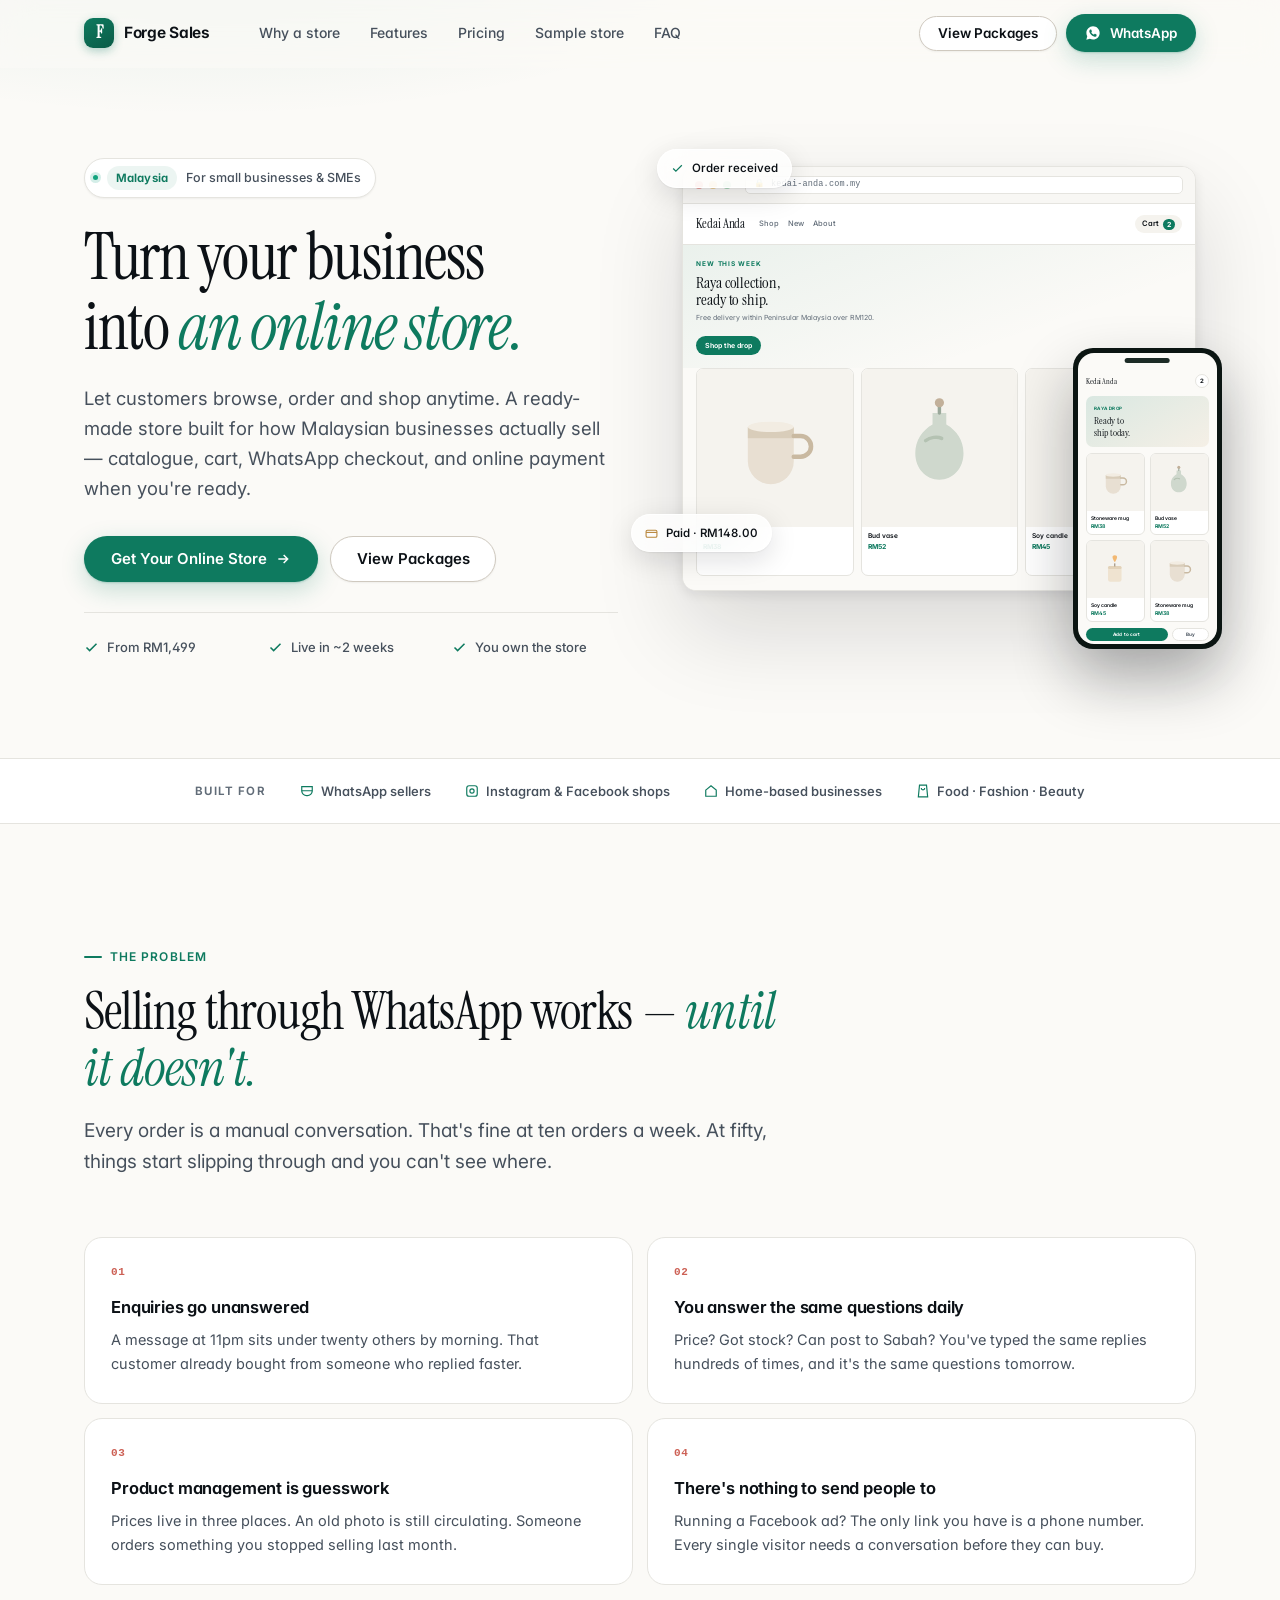
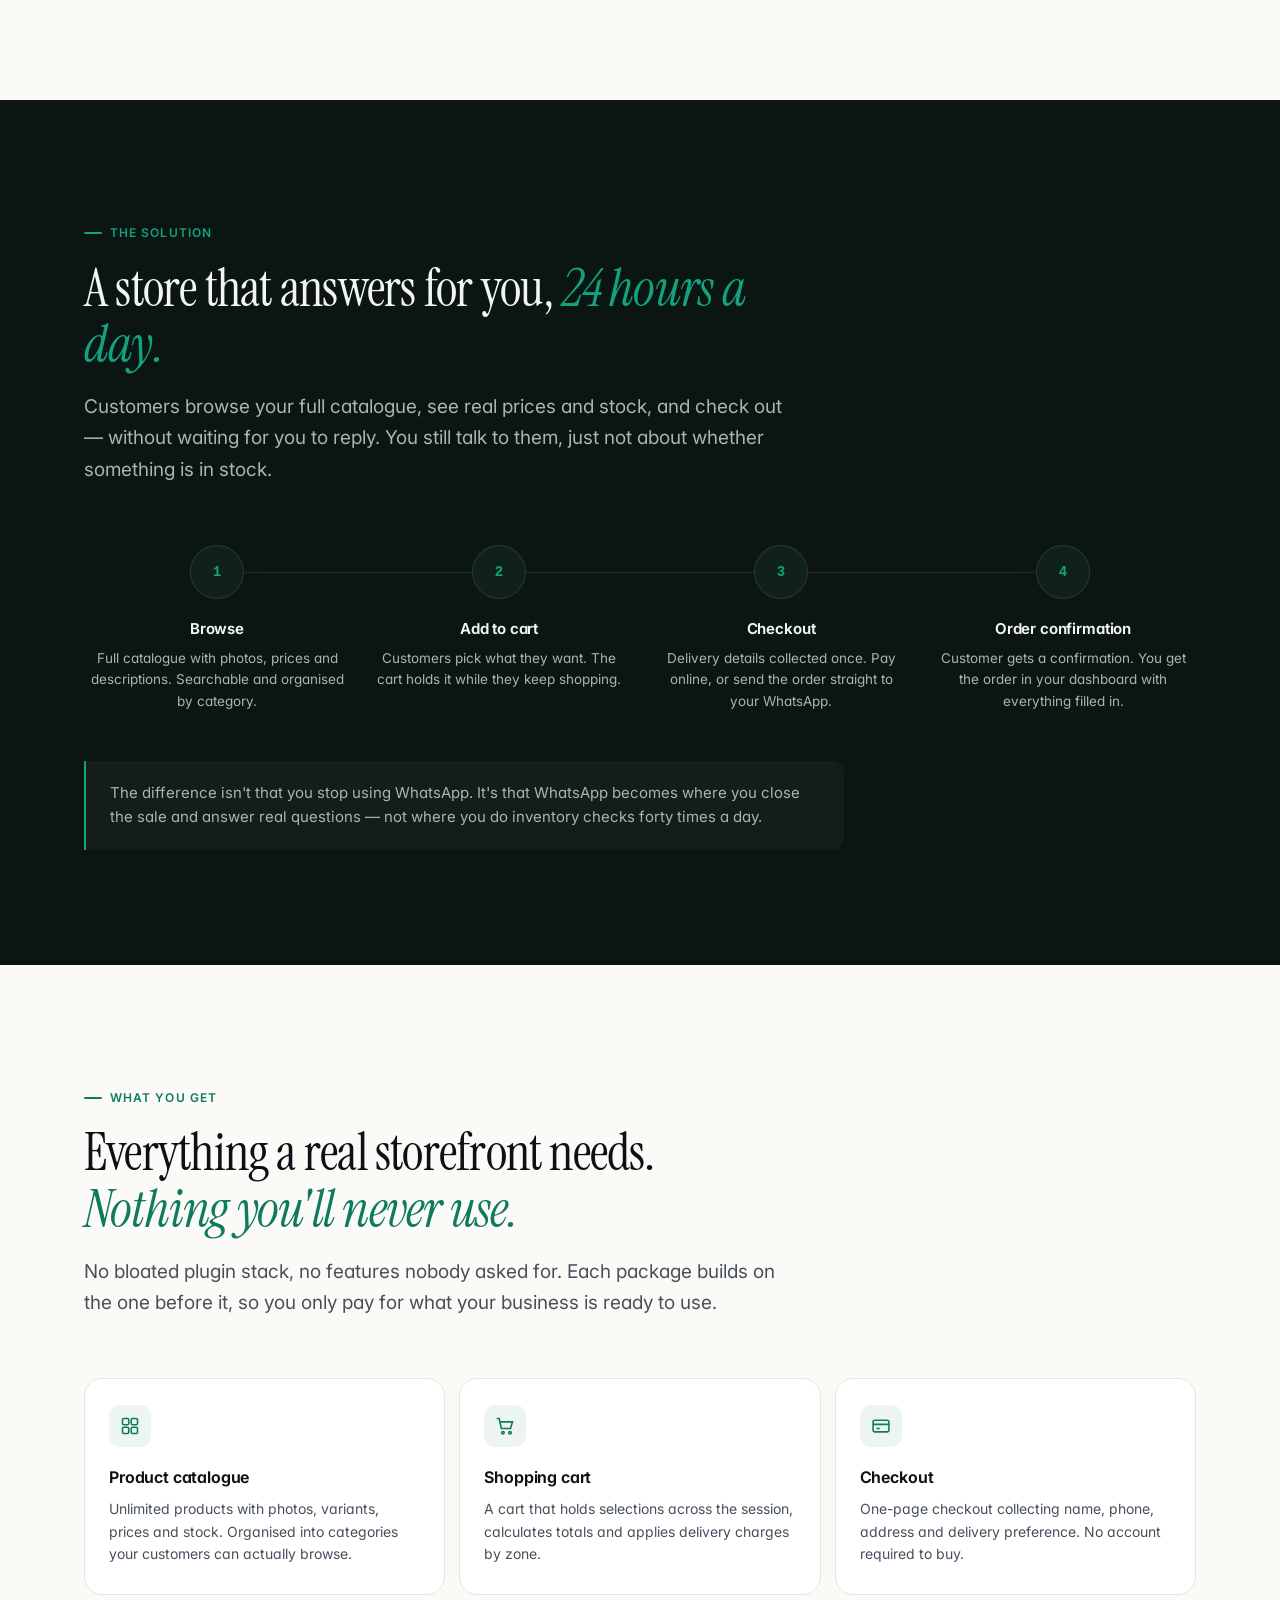
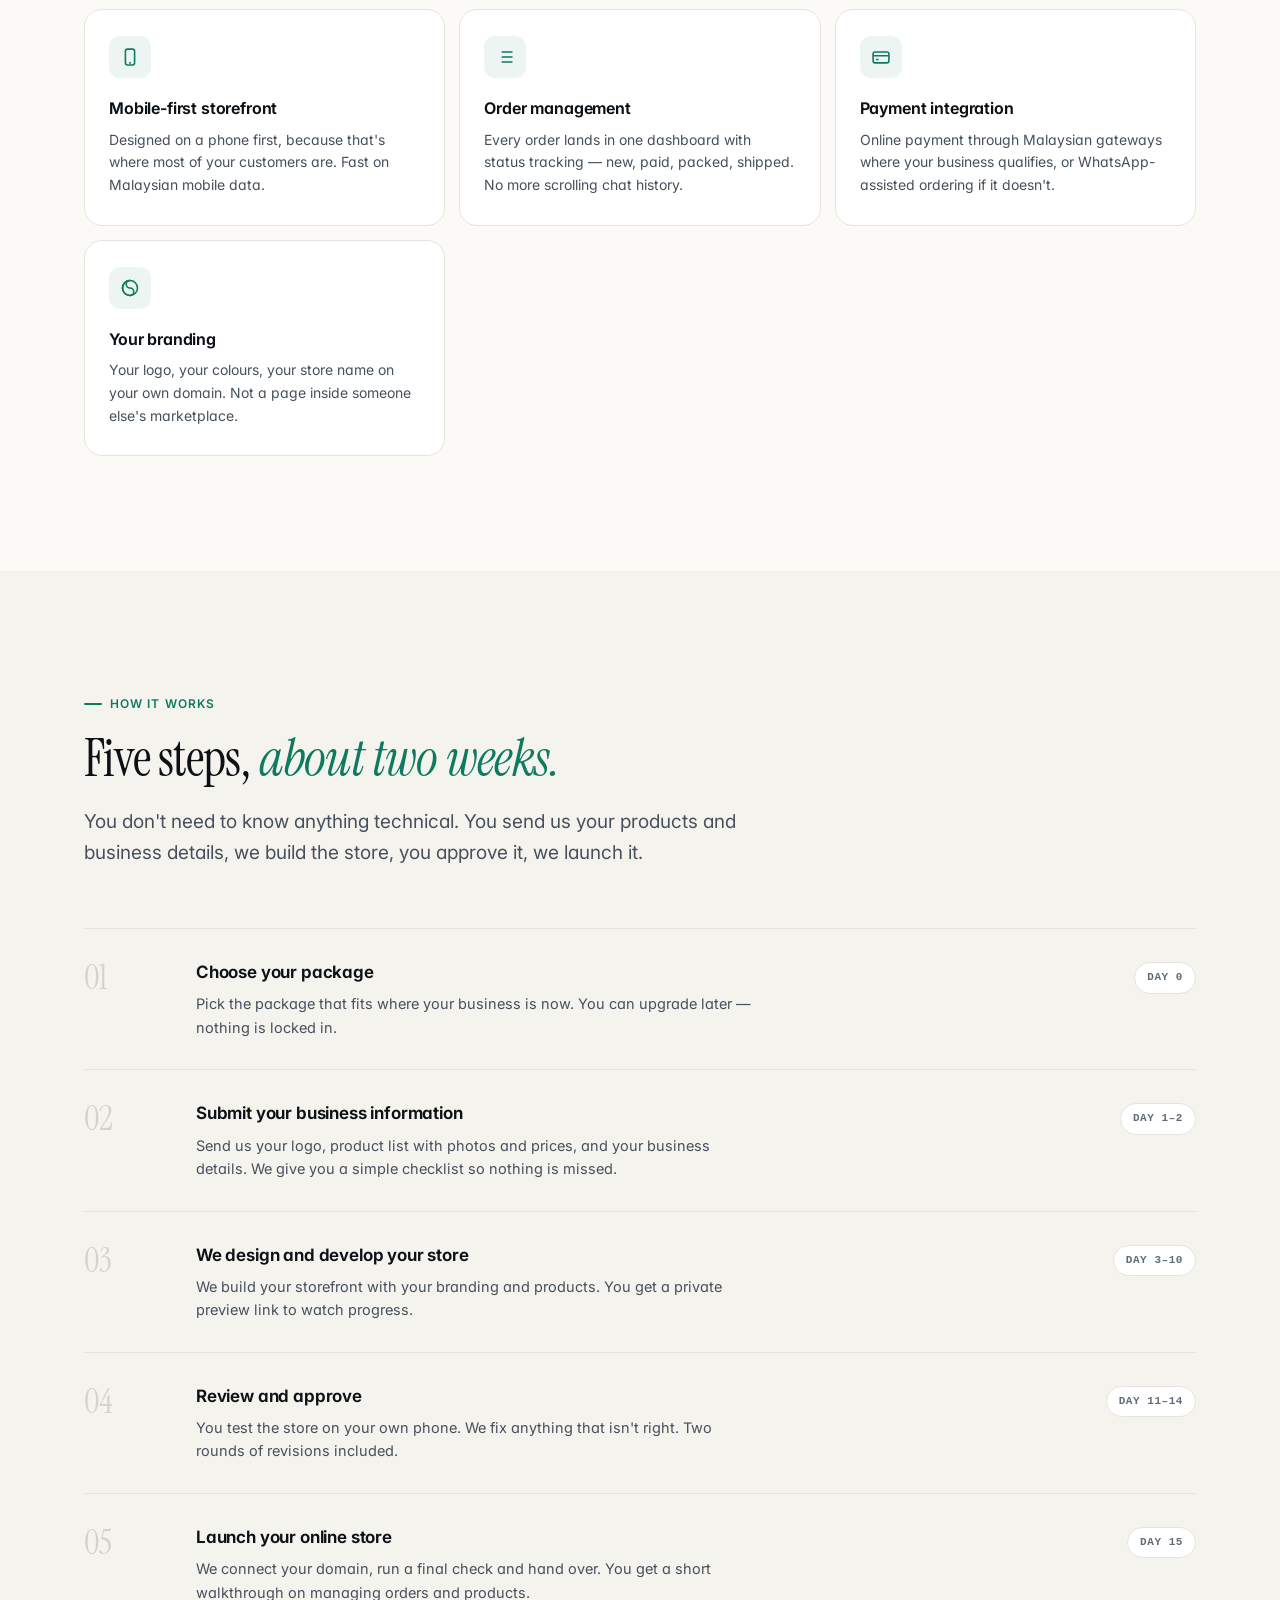
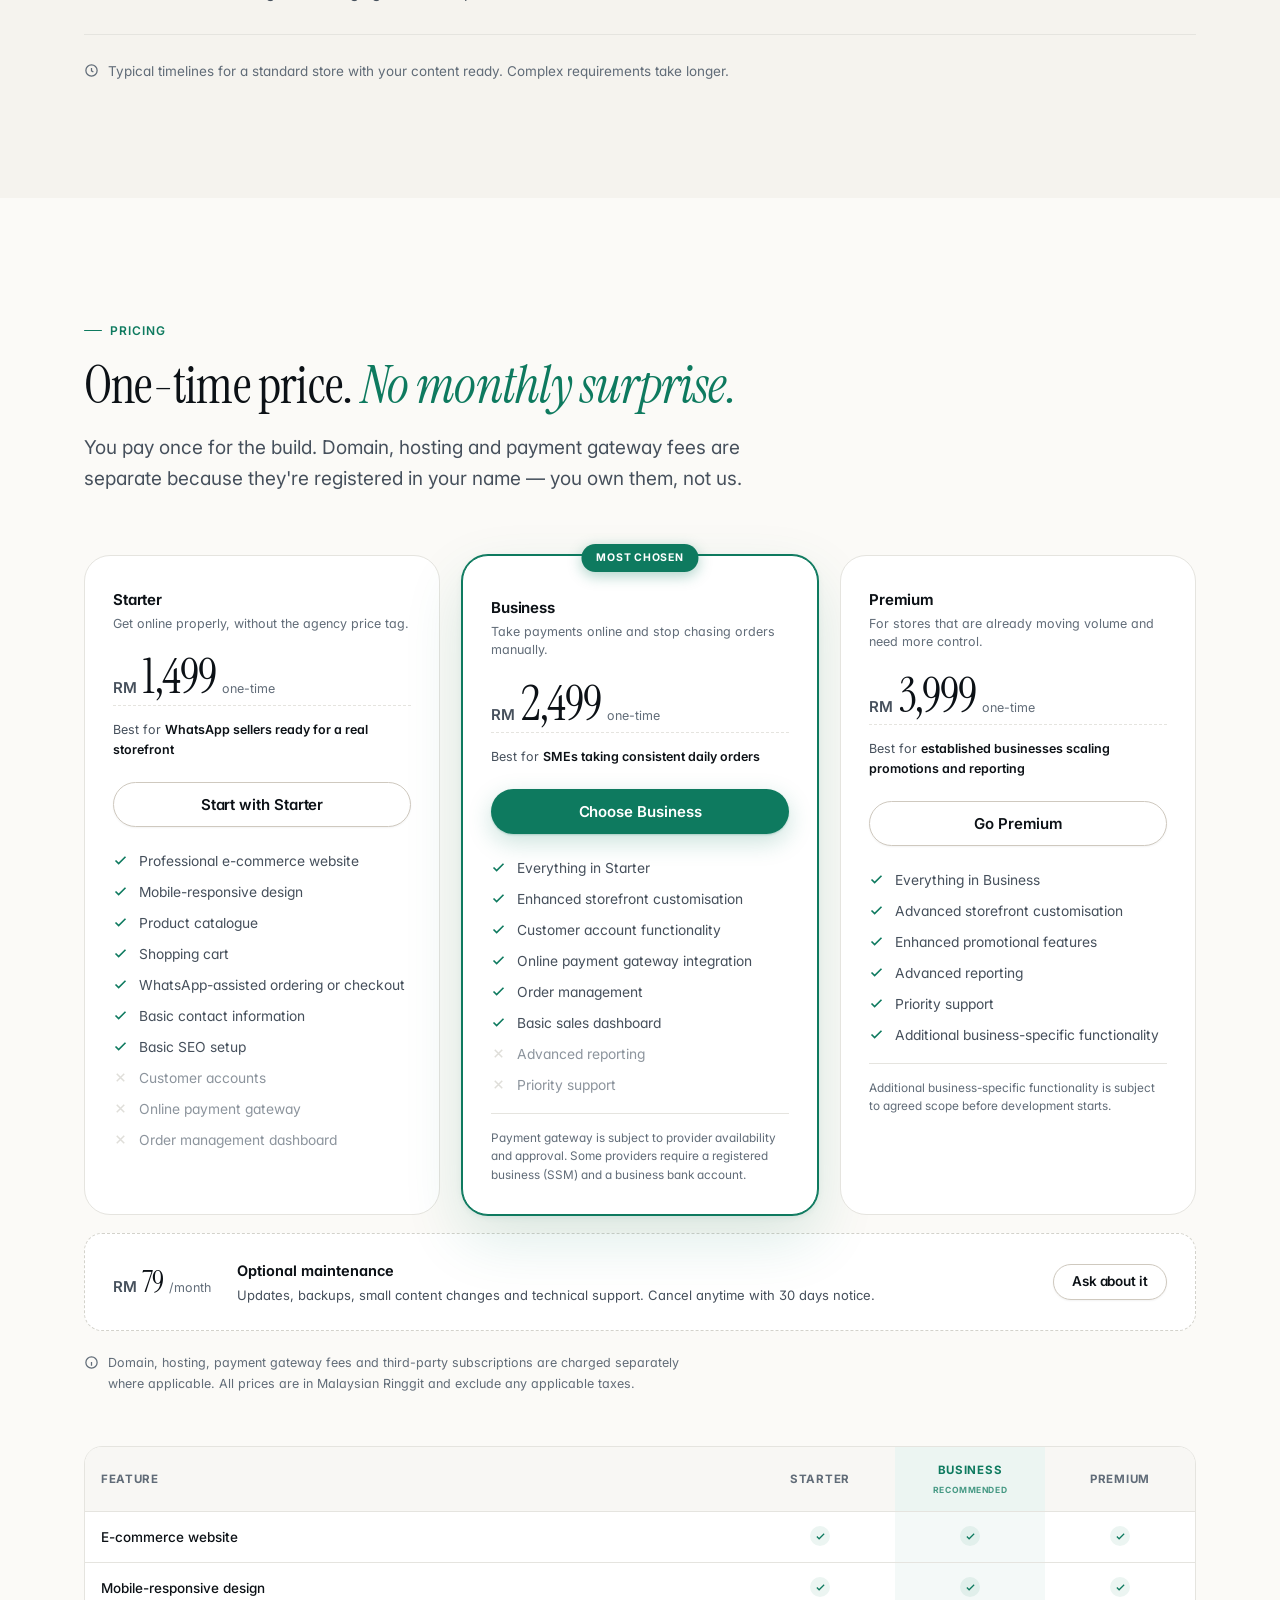
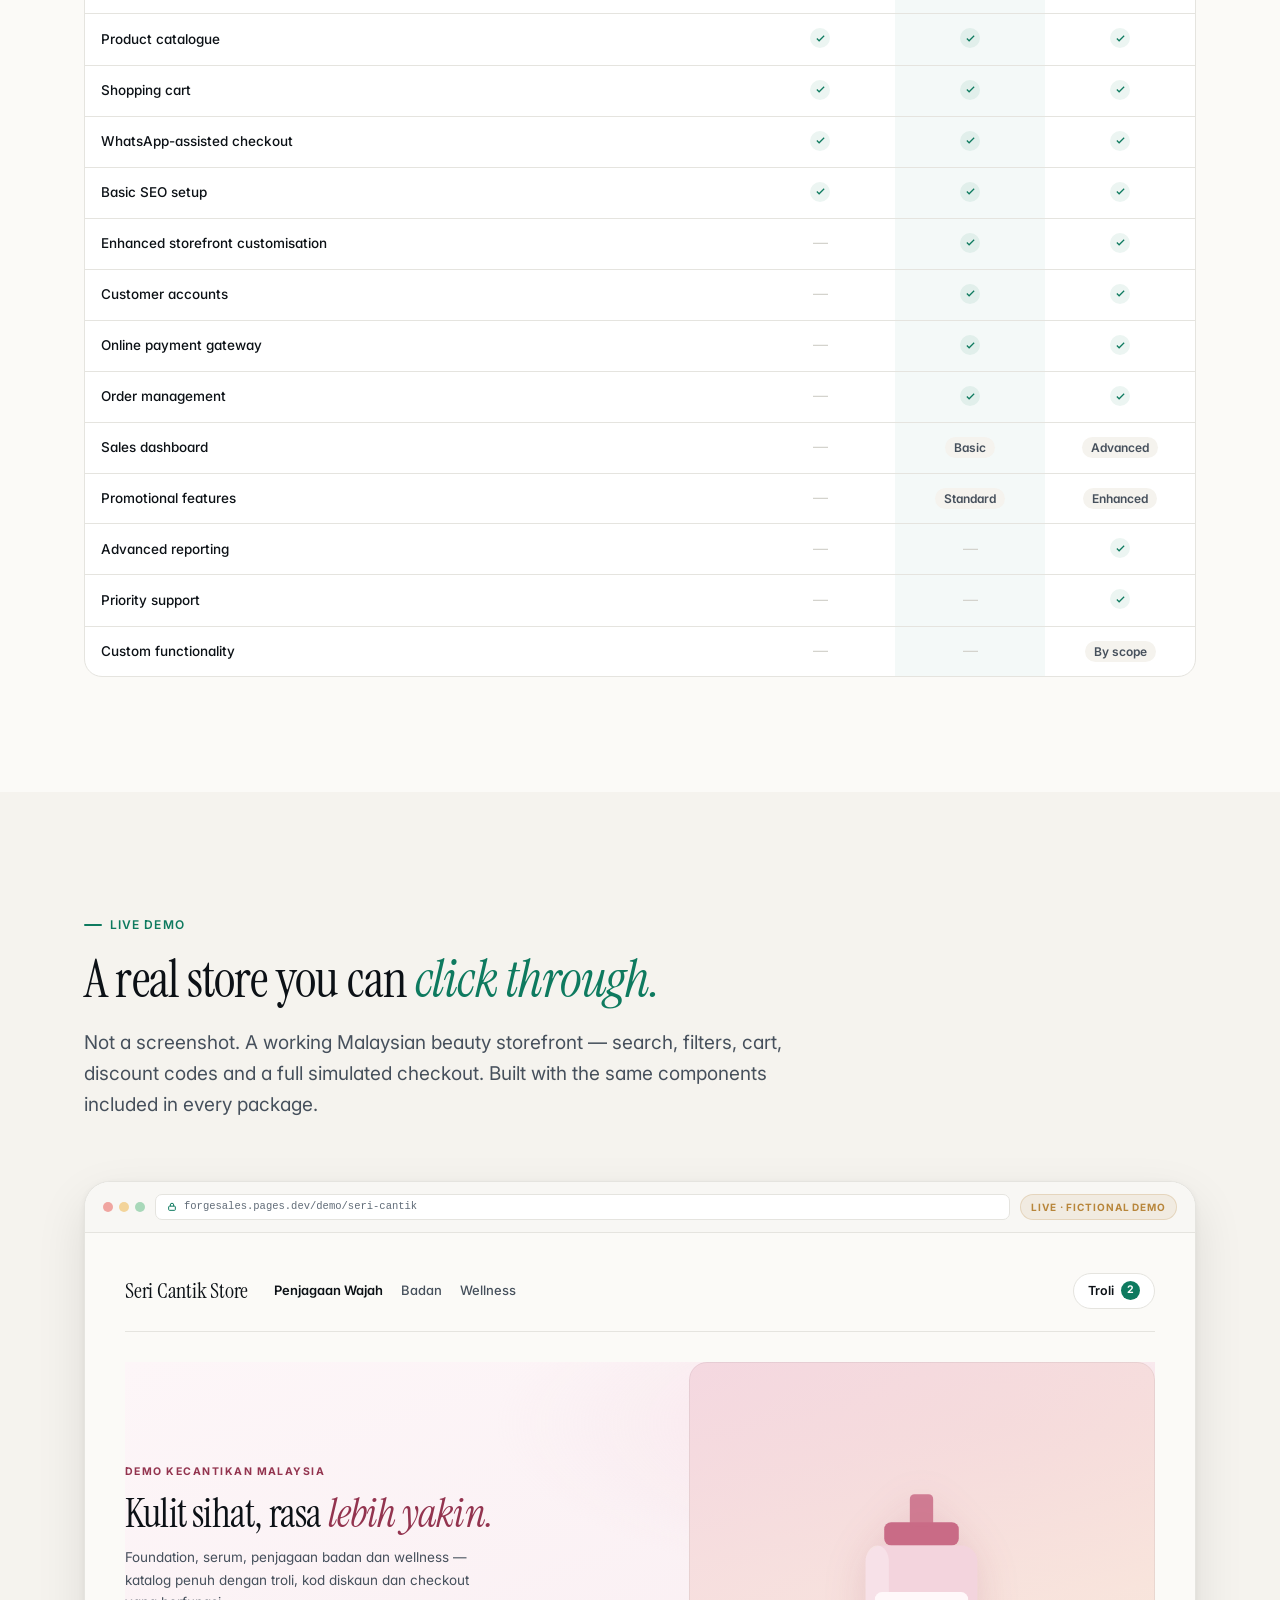
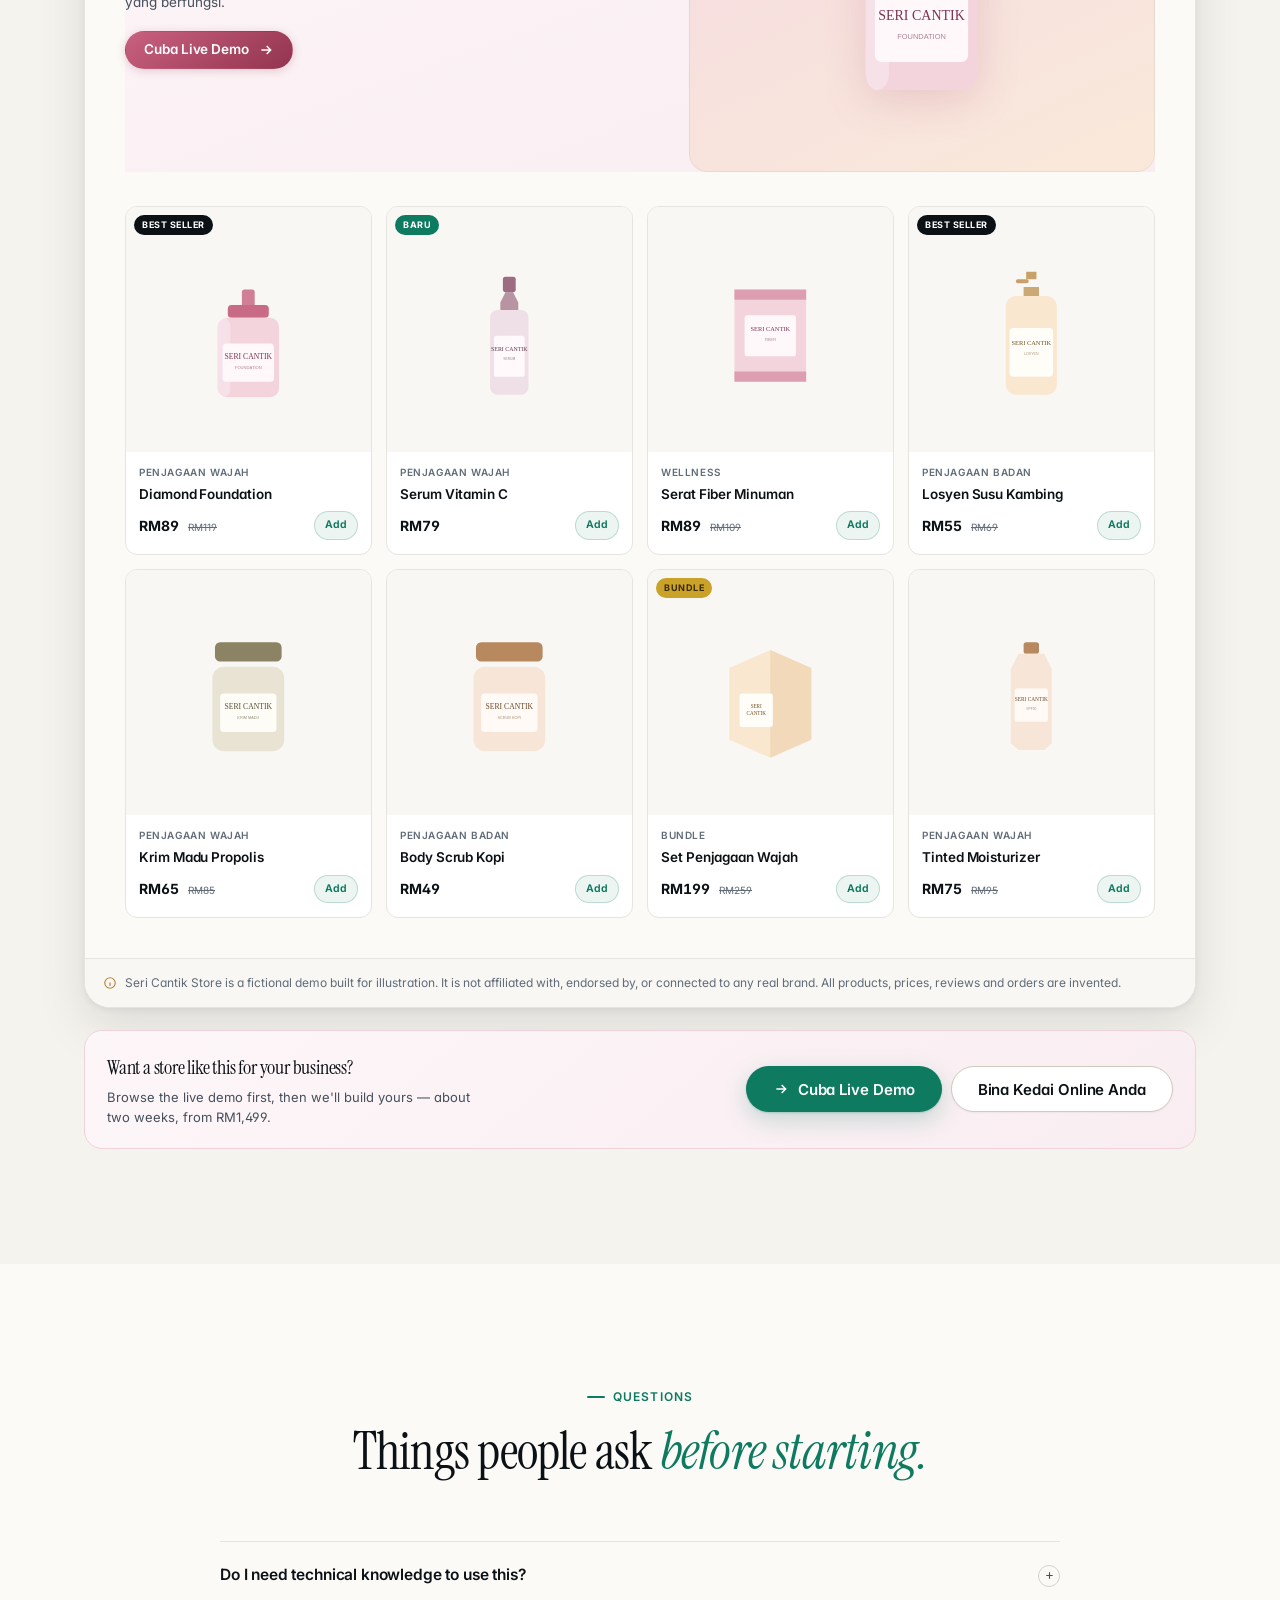
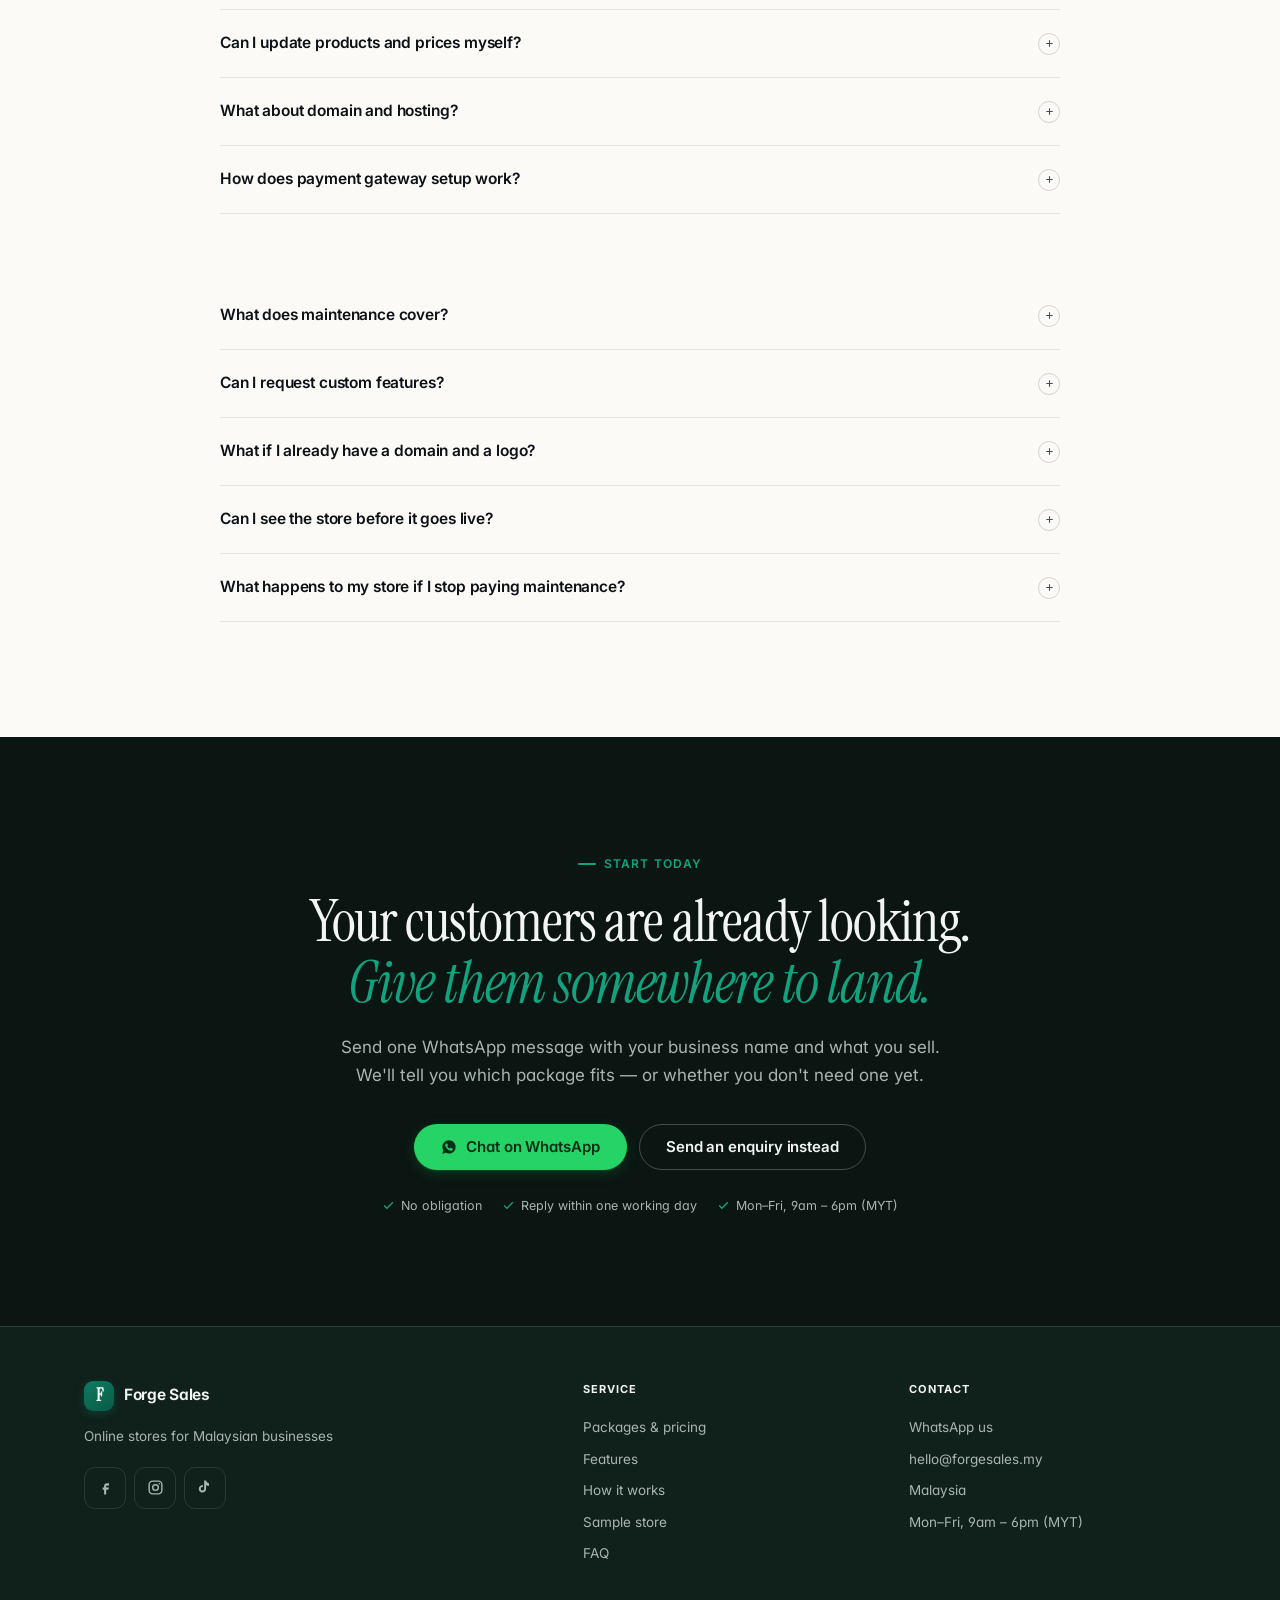
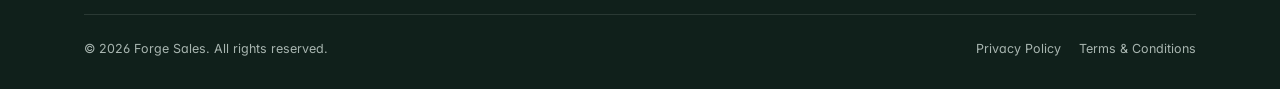
==== commit 101d425f: "Add Seri Cantik Store: Malaysian beauty & wellness demo store - 18 demo products across 4 categories" ====
--- a/index.html
+++ b/index.html
@@ -323,15 +323,16 @@
   </div>
 </section>
 
-<!-- ============ DEMO STOREFRONT ============ -->
+<!-- ============ LIVE DEMO STOREFRONT ============ -->
 <section class="section section--band" id="demo">
   <div class="wrap">
     <div class="section-head">
-      <span class="eyebrow">Sample storefront</span>
-      <h2 class="h2">See what your store <em>could look like.</em></h2>
+      <span class="eyebrow">Live demo</span>
+      <h2 class="h2">A real store you can <em>click through.</em></h2>
       <p class="lede">
-        A demonstration built with the same components included in every package.
-        Products, prices and the business name are illustrative — this is not a real client.
+        Not a screenshot. A working Malaysian beauty storefront — search, filters, cart,
+        discount codes and a full simulated checkout. Built with the same components
+        included in every package.
       </p>
     </div>
 
@@ -340,29 +341,32 @@
         <div class="demo__dots" aria-hidden="true"><i></i><i></i><i></i></div>
         <div class="demo__url">
           <svg viewBox="0 0 24 24" fill="none" stroke="currentColor" stroke-width="2.4" aria-hidden="true"><rect x="4" y="10" width="16" height="10" rx="2"/><path d="M8 10V7a4 4 0 0 1 8 0v3"/></svg>
-          demo.studio-rumah.com.my
-        </div>
-        <span class="demo__tag">Demo · illustrative</span>
-      </div>
-
-      <div class="ds">
+          forgesales.pages.dev/demo/seri-cantik
+        </div>
+        <span class="demo__tag">Live · fictional demo</span>
+      </div>
+
+      <div class="ds ds--beauty">
         <div class="ds__nav">
-          <span class="ds__brand">Studio Rumah</span>
-          <div class="ds__links"><span>Shop</span><span>Collections</span><span>Journal</span></div>
-          <div class="ds__cart">Cart <b>3</b></div>
-        </div>
-
-        <div class="ds__hero">
+          <span class="ds__brand">Seri Cantik Store</span>
+          <div class="ds__links"><span>Penjagaan Wajah</span><span>Badan</span><span>Wellness</span></div>
+          <div class="ds__cart">Troli <b>2</b></div>
+        </div>
+
+        <div class="ds__hero ds__hero--beauty">
           <div>
-            <div class="ds__kicker">Handmade in Kuala Lumpur</div>
-            <h3>Everyday ceramics for <em>slow mornings.</em></h3>
+            <div class="ds__kicker">Demo kecantikan Malaysia</div>
+            <h3>Kulit sihat, rasa <em>lebih yakin.</em></h3>
             <p>
-              Small-batch stoneware, thrown and glazed by hand. Each piece is
-              slightly different — that's the point.
+              Foundation, serum, penjagaan badan dan wellness — katalog penuh dengan
+              troli, kod diskaun dan checkout yang berfungsi.
             </p>
-            <span class="btn btn--primary btn--sm">Shop the collection</span>
+            <a class="btn btn--rose btn--sm" href="/demo/seri-cantik/">
+              Cuba Live Demo
+              <svg viewBox="0 0 24 24" fill="none" stroke="currentColor" stroke-width="2.2" aria-hidden="true"><path d="M5 12h14M13 6l6 6-6 6"/></svg>
+            </a>
           </div>
-          <div class="ds__art" aria-hidden="true"></div>
+          <div class="ds__art ds__art--beauty" aria-hidden="true" data-beauty-art></div>
         </div>
 
         <div class="ds__grid" data-demo-products></div>
@@ -370,7 +374,22 @@
 
       <div class="demo__foot">
         <svg viewBox="0 0 24 24" fill="none" stroke="currentColor" stroke-width="2" aria-hidden="true"><circle cx="12" cy="12" r="9"/><path d="M12 8h.01M11 12h1v4h1"/></svg>
-        Demo only. Products, prices and business details are fictional and shown to illustrate layout and functionality.
+        Seri Cantik Store is a fictional demo built for illustration. It is not affiliated with,
+        endorsed by, or connected to any real brand. All products, prices, reviews and orders are invented.
+      </div>
+    </div>
+
+    <div class="demo-cta">
+      <div class="demo-cta__txt">
+        <h3>Want a store like this for your business?</h3>
+        <p>Browse the live demo first, then we'll build yours — about two weeks, from RM1,499.</p>
+      </div>
+      <div class="demo-cta__btns">
+        <a class="btn btn--primary" href="/demo/seri-cantik/">
+          <svg viewBox="0 0 24 24" fill="none" stroke="currentColor" stroke-width="2.2" aria-hidden="true"><path d="M5 12h14M13 6l6 6-6 6"/></svg>
+          Cuba Live Demo
+        </a>
+        <a class="btn btn--ghost" href="#" data-wa="general">Bina Kedai Online Anda</a>
       </div>
     </div>
   </div>
@@ -462,8 +481,8 @@
     <div class="footer__bottom">
       <span>© <span data-year>2026</span> <span data-brand-name>Forge Sales</span>. All rights reserved.</span>
       <nav class="footer__legal" aria-label="Legal">
-        <a href="privacy.html">Privacy Policy</a>
-        <a href="terms.html">Terms &amp; Conditions</a>
+        <a href="/privacy/">Privacy Policy</a>
+        <a href="/terms/">Terms &amp; Conditions</a>
       </nav>
     </div>
   </div>
--- a/assets/css/app.css
+++ b/assets/css/app.css
@@ -3109,6 +3109,115 @@
   font-size: 14px;
 }
 
+/* ============================================================
+   BEAUTY DEMO (Seri Cantik) — inside the Forge landing preview
+   ============================================================ */
+
+.btn--rose {
+  background: linear-gradient(145deg, #c9617f, #93344f);
+  color: #fff;
+  box-shadow: 0 2px 10px rgba(147, 52, 79, 0.22);
+}
+
+.btn--rose:hover {
+  box-shadow: 0 6px 20px rgba(147, 52, 79, 0.3);
+  transform: translateY(-1px);
+}
+
+.ds--beauty .ds__brand {
+  letter-spacing: -0.01em;
+}
+
+.ds__hero--beauty {
+  background:
+    radial-gradient(ellipse 70% 60% at 85% 15%, rgba(243, 212, 221, 0.55), transparent 70%),
+    linear-gradient(160deg, #fdf6f8 0%, #f9edf1 100%);
+}
+
+.ds__hero--beauty h3 em {
+  color: #93344f;
+}
+
+.ds__hero--beauty .ds__kicker {
+  color: #93344f;
+}
+
+.ds__art--beauty {
+  background: linear-gradient(155deg, rgba(243, 212, 221, 0.85), rgba(250, 231, 208, 0.7));
+}
+
+.ds__art--beauty svg {
+  width: 50%;
+  height: auto;
+  filter: drop-shadow(0 10px 20px rgba(147, 52, 79, 0.16));
+}
+
+/* the preview CTA must be clickable — it's the demo entry point */
+.ds__hero--beauty .btn {
+  pointer-events: auto;
+}
+
+.pcard__was {
+  font-size: 10px;
+  color: var(--ink-3);
+  text-decoration: line-through;
+  margin-left: 5px;
+}
+
+.pcard__tag--bundle {
+  background: #c9a227 !important;
+  color: #3a2b06 !important;
+}
+
+/* demo entry-point banner under the preview */
+.demo-cta {
+  display: flex;
+  align-items: center;
+  justify-content: space-between;
+  gap: 20px;
+  flex-wrap: wrap;
+  margin-top: 22px;
+  padding: 20px 22px;
+  border-radius: var(--r-lg);
+  background: linear-gradient(140deg, #fdf6f8 0%, #f9edf1 100%);
+  border: 1px solid #f0d2dc;
+}
+
+.demo-cta__txt h3 {
+  font-family: var(--serif);
+  font-size: 20px;
+  font-weight: 500;
+  letter-spacing: -0.01em;
+  margin-bottom: 4px;
+}
+
+.demo-cta__txt p {
+  font-size: 13px;
+  color: var(--ink-2);
+  max-width: 46ch;
+}
+
+.demo-cta__btns {
+  display: flex;
+  gap: 9px;
+  flex-wrap: wrap;
+}
+
+@media (max-width: 620px) {
+  .demo-cta {
+    padding: 18px;
+  }
+
+  .demo-cta__btns {
+    width: 100%;
+  }
+
+  .demo-cta__btns .btn {
+    flex: 1;
+    min-width: 140px;
+  }
+}
+
 /* ---------- PRINT ---------- */
 @media (max-width: 760px) {
   .sticky-cta {
